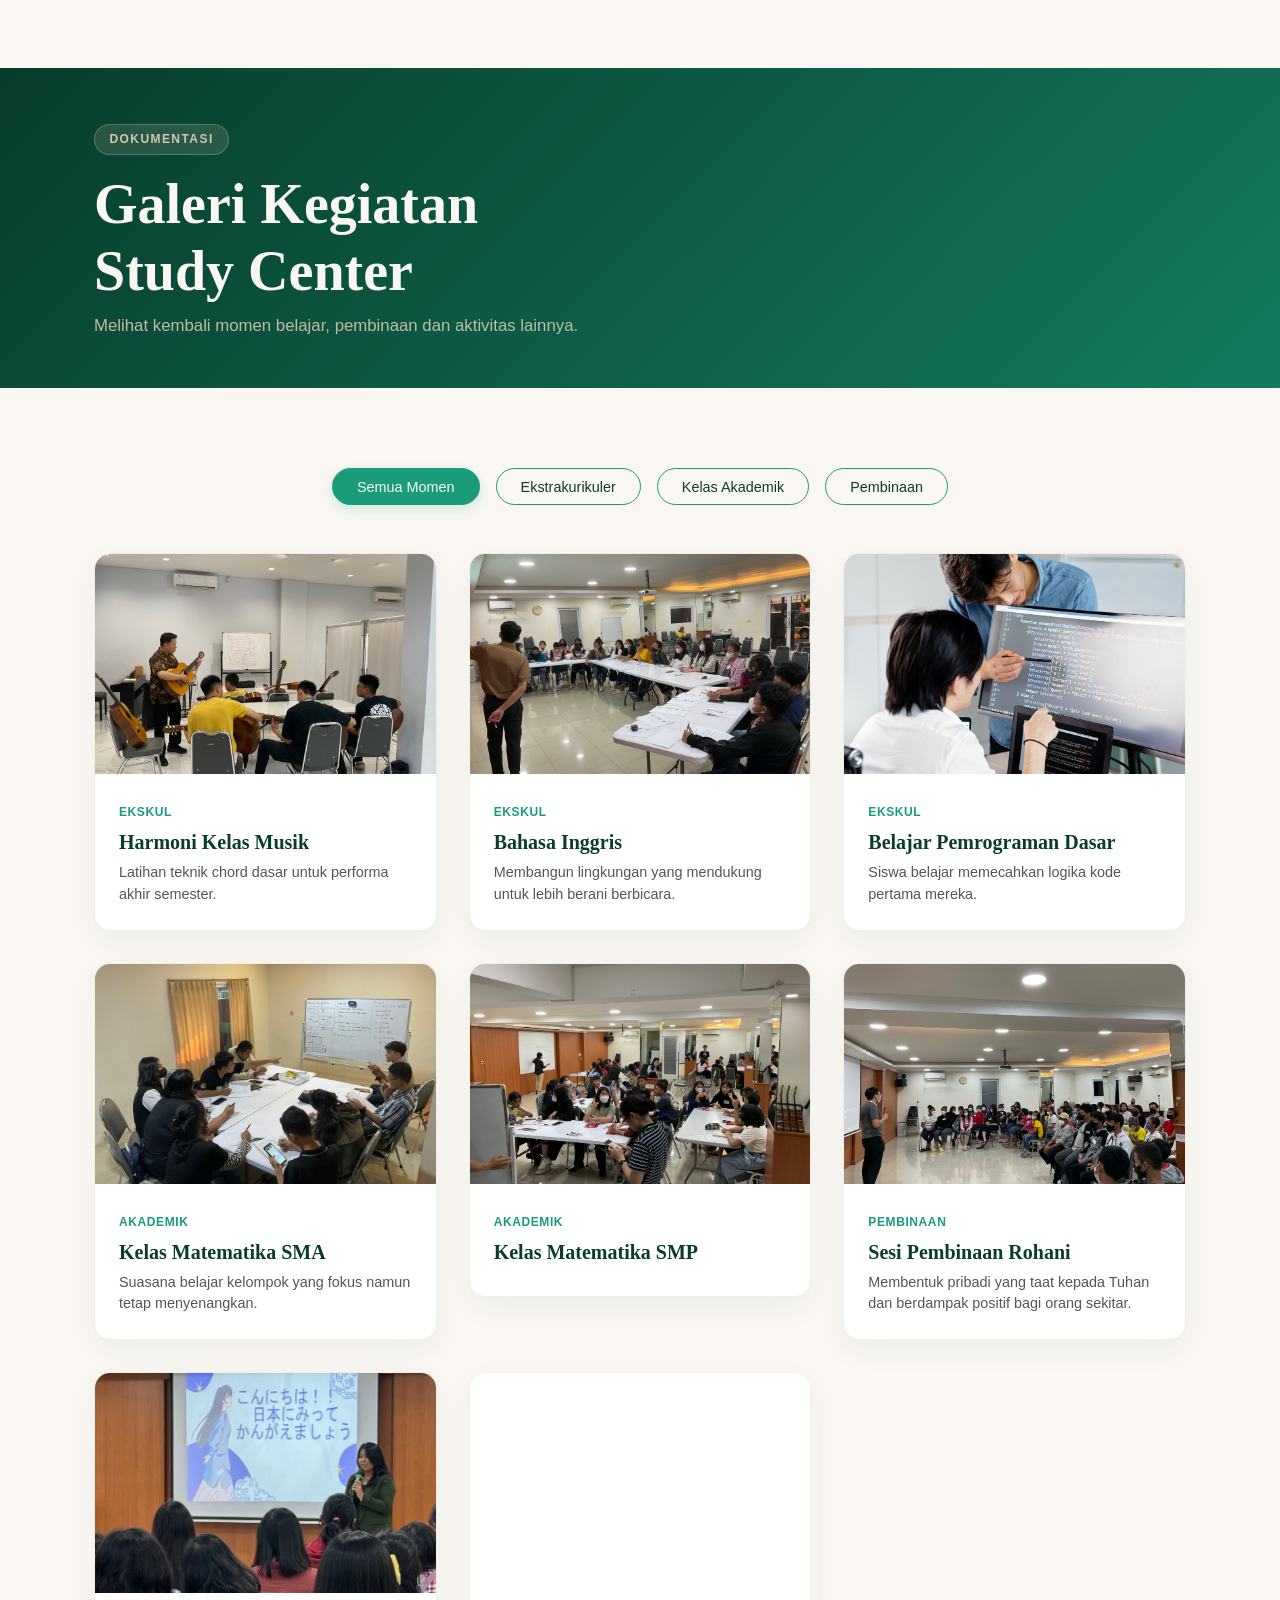
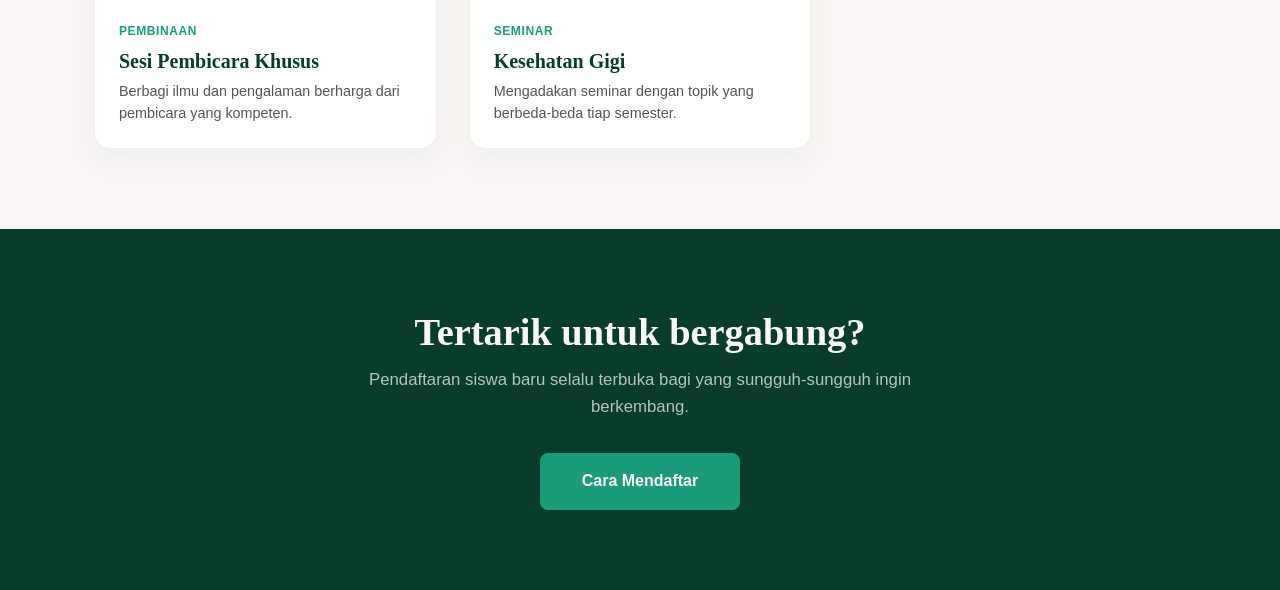
==== gallery.html @ 95f1fb78 "update website" ====
<!DOCTYPE html>
<html lang="en">

<head>
  <meta charset="UTF-8">
  <meta name="viewport" content="width=device-width, initial-scale=1.0">

  <title>Galeri | Study Center</title>

  <link rel="stylesheet" href="css/style.css">
  <link rel="stylesheet" href="css/gallery.css">
</head>
 
<body>
 <!-- ===== GALERI PAGE ===== -->
<section class="gallery-page">

    <div class="page-hero">
      <div class="page-hero-overlay"></div>
      <div class="page-hero-content">
        <span class="section-tag tag-light">Dokumentasi</span>
        <h1>Galeri Kegiatan<br />Study Center</h1>
        <p>Melihat kembali momen belajar, pembinaan dan aktivitas lainnya.</p>
      </div>
    </div>

    <section class="section bg-cream">
      <div class="container">
        
        <div class="gallery-filters">
          <button class="filter-btn active" onclick="filterGallery('all', this)">Semua Momen</button>
          <button class="filter-btn" onclick="filterGallery('ekskul', this)">Ekstrakurikuler</button>          
          <button class="filter-btn" onclick="filterGallery('akademik', this)">Kelas Akademik</button>
          <button class="filter-btn" onclick="filterGallery('pembinaan', this)">Pembinaan</button>
        </div>

        <div class="gallery-grid">

<!-- ===== ALL EKSKUL ===== -->         
          <div class="gallery-item ekskul">
            <div class="gallery-card">
              <img src="images/kelas-gitar.JPG" alt="Kelas Gitar" class="zoomable-img" onclick="zoomImage(this)">
              <div class="gallery-info">
                <span class="gallery-tag">Ekskul</span>
                <h4>Harmoni Kelas Musik</h4>
                <p>Latihan teknik chord dasar untuk performa akhir semester.</p>
              </div>
            </div>
          </div>

          <div class="gallery-item ekskul">
            <div class="gallery-card">
              <img src="images/english_intermediate.JPG" alt="Kelas Inggris" class="zoomable-img" onclick="zoomImage(this)">
              <div class="gallery-info">
                <span class="gallery-tag">Ekskul</span>
                <h4>Bahasa Inggris</h4>
                <p>Membangun lingkungan yang mendukung untuk lebih berani berbicara.</p>
              </div>
            </div>
          </div>

          <div class="gallery-item ekskul">
            <div class="gallery-card">
              <img src="images/coding.jpg" alt="Kelas Coding SCKG" class="zoomable-img" onclick="zoomImage(this)">
              <div class="gallery-info">
                <span class="gallery-tag">Ekskul</span>
                <h4>Belajar Pemrograman Dasar</h4>
                <p>Siswa belajar memecahkan logika kode pertama mereka.</p>
              </div>
            </div>
          </div>

<!-- ===== ALL KELAS WAJIB ===== -->
          <div class="gallery-item akademik">
            <div class="gallery-card">
              <img src="images/kelas-SMA.JPG" alt="Kelas Matematika SMA" class="zoomable-img" onclick="zoomImage(this)">
              <div class="gallery-info">
                <span class="gallery-tag">Akademik</span>
                <h4>Kelas Matematika SMA</h4>
                <p>Suasana belajar kelompok yang fokus namun tetap menyenangkan.</p>
              </div>
            </div>
          </div>

          <div class="gallery-item akademik">
            <div class="gallery-card">
              <img src="images/mtk.JPG" alt="Kelas Matematika SMA" class="zoomable-img" onclick="zoomImage(this)">
              <div class="gallery-info">
                <span class="gallery-tag">Akademik</span>
                <h4>Kelas Matematika SMP</h4>
              </div>
            </div>
          </div>

<!-- ===== ALL PEMBINAAN =====-->           
          <div class="gallery-item pembinaan">
            <div class="gallery-card">
              <img src="images/pembinaan.JPEG" alt="Sesi Pembinaan Rohani" class="zoomable-img" onclick="zoomImage(this)">
              <div class="gallery-info">
                <span class="gallery-tag">Pembinaan</span>
                <h4>Sesi Pembinaan Rohani</h4>
                <p>Membentuk pribadi yang taat kepada Tuhan dan berdampak positif bagi orang sekitar.</p>
              </div>
            </div>
          </div>

          <div class="gallery-item pembinaan">
            <div class="gallery-card">
              <img src="images/topik_belajar_jepang.jpeg" alt="Topik Khusus" class="zoomable-img" onclick="zoomImage(this)">
              <div class="gallery-info">
                <span class="gallery-tag">Pembinaan</span>
                <h4>Sesi Pembicara Khusus</h4>
                <p>Berbagi ilmu dan pengalaman berharga dari pembicara yang kompeten.</p>
              </div>
            </div>
          </div>

          <div class="gallery-item pembinaan">
            <div class="gallery-card">
              <video autoplay loop muted playsinline class="gallery-video" onclick="zoomVideo(this, event)">
                <source src="images/seminar_gigi.mp4" type="video/mp4">
              </video>
              <div class="gallery-info">
                <span class="gallery-tag">Seminar</span>
                <h4>Kesehatan Gigi</h4>
                <p>Mengadakan seminar dengan topik yang berbeda-beda tiap semester.</p>
              </div>
            </div>
          </div>

        </div>

        <div class="pembinaan-menu" id="pembinaanMenu">

          <div class="pembinaan-card" onclick="openPembinaan('kerohanian')">
            <img src="images/pembinaan.JPEG" alt="Pembinaan Kerohanian">
            <span>Kerohanian</span>
          </div>

          <div class="pembinaan-card" onclick="openPembinaan('topik')">
            <img src="images/topik_belajar_jepang.jpeg" alt="Topik Khusus">
            <span>Topik Khusus</span>
          </div>

          <div class="pembinaan-card" onclick="openPembinaan('games')">
            <img src="images/games.jpg" alt="Pembinaan Games">
            <span>Sesi Games</span>
          </div>

          <div class="pembinaan-card" onclick="openPembinaan('seminar')">
            <video aria-label="Seminar Tematik" muted autoplay loop playsinline>
              <source src="images/seminar_gigi.mp4" type="video/mp4">
            </video>
            <span>Seminar</span>
          </div>

        </div>

      </div>
    </section>

<!-- ===== PEMBINAAN MODAL ===== -->    

        <div class="pembinaan-modal" id="pembinaanModal">

          <button class="close-btn" onclick="closePembinaan()">
            ×
          </button>

          <button class="nav prev" onclick="changeSlide(-1)">
            ❮
          </button>

          <div id="slideContainer"></div>

          <button class="nav next" onclick="changeSlide(1)">
            ❯
          </button>

        </div>


    <section class="section bg-dark">
      <div class="container text-center">
        <div class="cta-box">
          <h2 class="light">Tertarik untuk bergabung?</h2>
          <p class="light" style="opacity: 0.85; margin-bottom: 2rem;">Pendaftaran siswa baru selalu terbuka bagi yang sungguh-sungguh ingin berkembang.</p>
          <a href="index.html" class="btn btn-primary btn-lg">Cara Mendaftar</a>
        </div>
      </div>
    </section>

  </section>
   <!-- END GALERI -->

<script src="js/gallery.js"></script>   

</body>
</html>
---- css/style.css ----
/* =============================================
   SCKG STUDY CENTER — Main Stylesheet
   Colors drawn from logo:
   Primary teal: #1A9B7A | Dark teal: #083D2B
   Warm tan: #D4C5B2  | Cream bg: #FAF7F2
   Fonts: Playfair Display (headings) + Inter (body)
   ============================================= */

/* ===== RESET & BASE ===== */
*, *::before, *::after {
  box-sizing: border-box;
  margin: 0;
  padding: 0;
}

html {
  scroll-behavior: smooth;
}

body {
  font-family: 'Inter', sans-serif;
  font-size: 16px;
  line-height: 1.6;
  color: #0D3D2A;
  background-color: #FAF7F2;
  overflow-x: hidden;
}

img {
  max-width: 100%;
  display: block;
}

a {
  color: inherit;
  text-decoration: none;
}

ul, ol {
  list-style: none;
}

/* ===== TYPOGRAPHY ===== */
h1, h2, h3, h4 {
  font-family: 'Playfair Display', serif;
  line-height: 1.2;
  font-weight: 700;
}

h1 { font-size: clamp(2rem, 5vw, 3.5rem); }
h2 { font-size: clamp(1.6rem, 3vw, 2.4rem); }
h3 { font-size: clamp(1.2rem, 2vw, 1.5rem); }
h4 { font-size: 1.1rem; }

p { margin-bottom: 1rem; }
p:last-child { margin-bottom: 0; }

/* ===== LAYOUT ===== */
.container {
  max-width: 1140px;
  margin: 0 auto;
  padding: 0 1.5rem;
}

.container-narrow {
  max-width: 760px;
}

.section {
  padding: 80px 0;
}

/* ===== PAGE SYSTEM ===== */
.page {
  display: none;
}

.page.active {
  display: block;
}

/* ===== BACKGROUNDS ===== */
.bg-cream  { background-color: #FAF7F2; }
.bg-dark   { background-color: #083D2B; }
.bg-cta    { background-color: #1A9B7A; }

/* ===== NAVBAR ===== */
.navbar {
  position: fixed;
  top: 0;
  left: 0;
  width: 100%;
  background: transparent;
  box-shadow: none;
  z-index: 1000;
  transition: all 0.3s ease;
}

.navbar.scrolled .logo-text {
  color: #1A9B7A;
}

.navbar.scrolled {
  background: rgba(250, 247, 242, 0.92);
  backdrop-filter: blur(10px);
}

.nav-container {
  display: flex;
  align-items: center;
  justify-content: space-between;
  max-width: 1140px;
  margin: 0 auto;
  padding: 0 1.5rem;
  height: 68px;
}

.nav-logo {
  display: flex;
  align-items: center;
  gap: 10px;
  cursor: pointer;
}

.logo-img {
  width: 44px;
  height: 44px;
  object-fit: contain;
  border-radius: 6px;
  background: rgba(255,255,255,0.06);
}

.logo-text {
  font-family: 'Playfair Display', serif;
  font-size: 1.3rem;
  font-weight: 700;
  color: rgba(250, 247, 242, 0.92);
  letter-spacing: 0.04em;
}

.nav-links {
  display: flex;
  align-items: center;
  gap: 0.25rem;
  list-style: none;
}

.nav-link {
  padding: 0.5rem 0.85rem;
  color: #FAF7F2;
  font-size: 0.9rem;
  font-weight: 500;
  border-radius: 6px;
  transition: color 0.2s, background 0.2s;
  cursor: pointer;
  white-space: nowrap;
}

.navbar.scrolled .nav-link{
  color: #1A9B7A;
}

@media (max-width:767px) {

    .navbar.scrolled .nav-link {
        color: #FAF7F2;
    }

}

.nav-link:hover,
.nav-link.active {
  color: #FAF7F2;
  background: rgba(255,255,255,0.12);
}

.btn-nav-login {
  background: #1A9B7A;
  color: #FAF7F2 !important;
  border: 2px solid rgba(255,255,255,0.35);
  font-weight: 600;
  padding: 0.5rem 1.1rem;
  border-radius: 8px;
  margin-left: 0.5rem;
  box-shadow: 0 4px 12px rgba(0,0,0,0.18);
  transition: all 0.25s ease;
}

.btn-nav-login:hover {
  background: #17876A;
  transform: translateY(-1px);
  color: #FAF7F2 !important;
}

/* Hamburger */
.hamburger {
  display: none;
  flex-direction: column;
  gap: 5px;
  background: none;
  border: none;
  cursor: pointer;
  padding: 4px;
}

.hamburger span {
  display: block;
  width: 24px;
  height: 2px;
  background: #FAF7F2;
  border-radius: 2px;
  transition: all 0.3s;
}

.navbar.scrolled .hamburger span {
  background: #1A9B7A;
  backdrop-filter: blur(10px);
}

/* ===== BUTTONS ===== */
.btn {
  display: inline-block;
  padding: 0.75rem 1.75rem;
  border-radius: 8px;
  font-family: 'Inter', sans-serif;
  font-size: 0.95rem;
  font-weight: 600;
  cursor: pointer;
  border: 2px solid transparent;
  transition: all 0.2s ease;
  text-align: center;
  line-height: 1.3;
}

.btn-primary {
  background: #1A9B7A;
  color: #FAF7F2;
  border-color: #1A9B7A;
}
.btn-primary:hover {
  background: #17876A;
  border-color: #17876A;
  transform: translateY(-2px);
  box-shadow: 0 6px 20px rgba(26,155,122,0.3);
}

@media (max-width:767px){

.btn-primary {
  background: #2cb38c;
  color: #FAF7F2;
  border-color: #2cb38c;
  box-shadow: 0 6px 20px rgba(51,196,154,0.35);
}

.btn-primary:hover {
  background: #239c7a;
  border-color: #239c7a;
  transform: translateY(-2px);
  box-shadow: 0 8px 24px rgba(51,196,154,0.45);
}

}

.btn-outline-white {
  background: rgba(255,255,255,0.08);
  color: #FAF7F2;
  border-color: rgba(255,255,255,0.75);
  box-shadow: 0 4px 12px rgba(0,0,0,0.12);
}

.btn-outline-white:hover {
  background: rgba(255,255,255,0.18);
  border-color: #FAF7F2;
  transform: translateY(-2px);
  box-shadow: 0 8px 20px rgba(0,0,0,0.18);
}

.btn-outline-dark {
  background: rgba(26,155,122,0.06);
  color: #1A9B7A;
  border-color: #1A9B7A;
  box-shadow: 0 4px 12px rgba(26,155,122,0.12);
}

.btn-outline-dark:hover {
  background: #33C49A;
  border-color: #33C49A;
  color: #FAF7F2;
  transform: translateY(-2px);
  box-shadow: 0 8px 20px rgba(51,196,154,0.30);
}
.btn-sm {
  padding: 0.5rem 1.2rem;
  font-size: 0.85rem;
}

.btn-lg {
  padding: 1rem 2.5rem;
  font-size: 1rem;
}

/* ===== SECTION TAGS ===== */
.section-tag {
  display: inline-block;
  font-size: 0.75rem;
  font-weight: 600;
  letter-spacing: 0.12em;
  text-transform: uppercase;
  color: #1A9B7A;
  background: rgba(26,155,122,0.1);
  padding: 0.3rem 0.9rem;
  border-radius: 50px;
  margin-bottom: 1rem;
  border: 1px solid rgba(26,155,122,0.2);
}

.tag-light {
  color: #D4C5B2;
  background: rgba(212,197,178,0.15);
  border-color: rgba(212,197,178,0.3);
}

/* ===== SECTION HEADER ===== */
.section-header {
  text-align: center;
  margin-bottom: 3rem;
}

.section-title {
  color: #0D3D2A;
  margin-bottom: 0.75rem;
}

.section-title.light {
  color: #FAF7F2;
}

.section-desc {
  color: #3A7A60;
  max-width: 560px;
  margin: 0 auto;
  font-size: 1.05rem;
}

.section-desc.light {
  color: rgba(212,197,178,0.85);
}

/* ===== HOME HERO ===== */

.hero-section {
    position: relative;
    min-height: 100svh;
    display: flex;
    justify-content: center;
    align-items: flex-start;
    overflow: hidden;

    padding-top: 70px;
    padding-inline: 8%;
}

/* Background */
.hero-bg {
    position: absolute;
    inset: 0;
    overflow: hidden;
    z-index: 0;
}

.hero-bg img{

    position:absolute;

    inset:0;

    width:100%;
    height:115%;

    object-fit:cover;

    object-position:15% 20%;

    transition: transform 0.1s linear;
    
    will-change: transform;

}

.hero-overlay {
    position: absolute;
    inset: 0;
    z-index: 1;

    background:
    radial-gradient(
    ellipse at center,
    transparent 55%,
    rgba(0,0,0,.08) 75%,
    rgba(0,0,0,.22) 100%
   );
}

/* Hero Content */
.hero-content{
    position:absolute;
    left:50%;
    bottom:8%;
    transform:translateX(-50%);
    z-index:2;

    width:min(90%,600px);
    text-align:center;

    background: rgba(22,138,109,.65);

    backdrop-filter: blur(18px);
    -webkit-backdrop-filter: blur(18px);

    border: 1px solid rgba(255,255,255,.18);
}

/* Eyebrow */
.hero-eyebrow{
    font-size:.75rem;
    font-weight:700;
    letter-spacing:.18em;
    text-transform:uppercase;
    color:#FAF7F2; 
    margin-bottom:1.25rem;
}

/* Title */
.hero-title{

    font-size:clamp(2rem,6vw,3.5rem);

    line-height:1.08;

    margin-bottom:1.4rem;

    color:#FAF7F2;

    text-shadow:0 8px 30px rgba(0,0,0,.45);

}

/* Subtitle */
.hero-subtitle {
    color:rgba(255,255,255,.92);
    font-size: clamp(1rem, 2vw, 1.15rem);
    max-width: 500px;
    margin: 0 auto 2rem;
    font-weight: 300;
    line-height: 1.6;
}

.hero-stats{

    margin-bottom:2rem;

    color:white;

    font-size:.95rem;

    font-weight:600;

    opacity:.95;

}

/* Buttons */
.hero-actions{

display:flex;

flex-direction:column;

gap:.9rem;

}

/* ===== Desktop ===== */
@media (min-width:768px){

.hero-content{

    left:5%;

    bottom:15%;

    transform:none;

    max-width:600px;

    text-align:left;

    background:rgba(22,138,109,.92);

    border-radius:22px;

    padding:3rem;

    box-shadow:
        0 18px 60px rgba(0,0,0,.22);

    backdrop-filter:blur(10px);

}

.hero-actions{

    flex-direction:row;

}

}

/* ===== Mobile ===== */
@media (max-width: 767px){

  .hero-content {
    background: rgba(22,138,109,.76);
    backdrop-filter: blur(24px);
    -webkit-backdrop-filter: blur(24px);
    width: min(90%, 600px);    
    border-radius: 18px;
    
    /* Safely nudges the card down on mobile while keeping it clean */
    padding: 2.5rem 1.5rem !important;
    margin-top: 60px; 
  }

  .hero-bg {
    position: absolute;
    inset: 0;
    overflow: hidden;
    z-index: 0;
  }

  .hero-bg img {
    width: 100%;
    height: 115%;
    object-fit: cover;
    object-position: 52% 20%;
    will-change: transform;
  }

  .hero-actions {
    flex-direction: column;
    align-items: stretch; 
  }

  .hero-actions .btn { 
    text-align: center; 
  }

  /* Global Layout Scale for Mobile Screens */
  .section { padding: 48px 0; }
  .container { padding: 0 1rem; }

  /* Typography Scale for Mobile Screens */
  h1, .hero-title { font-size: 2rem; }
  h2 { font-size: 1.5rem; }
  h3 { font-size: 1.15rem; }
  .hero-eyebrow { font-size: 0.7rem; }
  .hero-subtitle { font-size: 0.95rem; }
}

/* ===== PAGE HERO (NON-HOME PAGES) ===== */
.page-hero {
  position: relative;
  min-height: 320px;
  display: flex;
  align-items: flex-end;
  background: linear-gradient(135deg, #083D2B 0%, #1A9B7A 100%);
  margin-top: 68px;
}

.page-hero-overlay {
  position: absolute;
  inset: 0;
  background: rgba(8, 61, 43, 0.35);
}

.page-hero-content {
  position: relative;
  z-index: 1;
  max-width: 1140px;
  width: 100%;
  margin: 0 auto;
  padding: 3rem 1.5rem;
}

.page-hero-content h1 {
  color: #FAF7F2;
  margin-bottom: 0.5rem;
}

.page-hero-content p {
  color: rgba(212, 197, 178, 0.9);
  font-size: 1.05rem;
}

/* ===== THREE PILLARS ===== */
.pillars-grid {
  display: grid;
  grid-template-columns: repeat(auto-fit, minmax(280px, 1fr));
  gap: 1.5rem;
  margin-top: 2rem;
}

.pillar-card {
  display: flex;
  flex-direction: column;
  align-items: center;
  background: #fff;
  border: 1.5px solid rgba(26,155,122,0.15);
  border-radius: 14px;
  padding: 2rem 1.75rem;
  text-align: center;
  transition: transform 0.25s, box-shadow 0.25s;
}

.pillar-card:hover {
  transform: translateY(-6px);
  box-shadow: 0 14px 32px rgba(26,155,122,0.14);
  border-color: rgba(26,155,122,0.35);
}

.pillar-icon {
  font-size: 2.5rem;
  margin-bottom: 1rem;
}

.pillar-card h3 {
  color: #083D2B;
  margin-bottom: 0.75rem;
  font-size: 1.2rem;
}

.pillar-card p {
  color: #3A7A60;
  font-size: 0.95rem;
}

/* ===== TUJUAN SECTION (HOME) ===== */
.tujuan-layout {
  display: grid;
  grid-template-columns: 1fr 1fr;
  gap: 3rem;
  align-items: center;
}

.tujuan-text h2 { color: #083D2B; }

.tujuan-desc {
  color: #fff;
  font-size: 1.05rem;
  margin: 1.25rem 0 1.5rem;
}

.tujuan-list {
  list-style: none;
  margin-bottom: 2rem;
}

.tujuan-list li {
  color: #fff;
  padding: 0.5rem 0 0.5rem 1.5rem;
  position: relative;
  font-size: 0.95rem;
  border-bottom: 1px solid rgba(26,155,122,0.2);
}

.tujuan-list li::before {
  content: '→';
  position: absolute;
  left: 0;
  color: #1A9B7A;
  font-weight: 700;
}

/* Stats grid */
.stats-grid {
  display: grid;
  grid-template-columns: 1fr 1fr;
  gap: 1rem;
}

.stat-card {
  background: rgba(26,155,122,0.12);
  border: 1px solid rgba(26,155,122,0.25);
  border-radius: 12px;
  padding: 1.5rem;
  text-align: center;
}

.stat-number {
  display: block;
  font-family: 'Playfair Display', serif;
  font-size: 2rem;
  font-weight: 700;
  color: #1A9B7A;
  margin-bottom: 0.25rem;
}

.stat-label {
  display: block;
  font-size: 0.8rem;
  color: rgba(212,197,178,0.7);
  text-transform: uppercase;
  letter-spacing: 0.08em;
}

/* ===== KELAS PREVIEW (HOME) ===== */
.kelas-preview-grid {
  display: grid;
  grid-template-columns: 1fr 1fr;
  gap: 1.5rem;
}

.kelas-card {
  padding: 2.5rem;
  border-radius: 14px;
  background: #fff;
  border: 1.5px solid rgba(26,155,122,0.15);
  transition: transform 0.25s, box-shadow 0.25s;
}

.kelas-card:hover {
  transform: translateY(-4px);
  box-shadow: 0 12px 30px rgba(26,155,122,0.12);
  border-color: rgba(26,155,122,0.35);
}

.badge-ekskul,
.badge-wajib,
.badge-galeri {
  display: inline-block;
  width: fit-content;
  text-align: center;
  padding: 0.25rem 0.85rem;
  border-radius: 50px;
  font-size: 0.75rem;
  font-weight: 700;
  letter-spacing: 0.08em;
  text-transform: uppercase;
  margin-bottom: 0.75rem;
  white-space: nowrap;
}

.badge-ekskul {
  background: rgba(26,155,122,0.12);
  color: #1A9B7A;
  border: 1px solid rgba(26,155,122,0.25);
}

.badge-wajib {
  background: rgba(255, 235, 153, 0.45);
  color: #7A6200; 
  border: 1px solid rgba(255, 220, 100, 0.6);
}

.badge-galeri {
  background: rgba(255, 145, 77, 0.25); 
  color: #D45500;                 
  border: 1px solid rgba(255, 145, 77, 0.45);
}

.kelas-card h3 {
  color: #083D2B;
  margin-bottom: 0.5rem;
}

.kelas-subjects {
  color: #1A9B7A;
  font-weight: 600;
  font-size: 0.95rem;
  margin-bottom: 0.75rem;
}

.kelas-desc {
  color: #3A7A60;
  font-size: 0.95rem;
  margin-bottom: 1.25rem;
}

/* GALERI PREVIEW (HOME) */
.galeri-desc {
  color: #ffffff; 
  opacity: 0.85;  
}

/* ===== CTA BOX ===== */
.cta-box {
  text-align: center;
  max-width: 600px;
  margin: 0 auto;
}

.cta-box h2 {
  color: #FAF7F2;
  margin-bottom: 0.75rem;
}

.cta-box p {
  color: rgba(250,247,242,0.85);
  margin-bottom: 1.75rem;
  font-size: 1.05rem;
}

/* Override btn-primary inside .bg-cta for contrast */
.bg-cta .btn-primary {
  background: #FAF7F2;
  color: #083D2B;
  border-color: #FAF7F2;
}
.bg-cta .btn-primary:hover {
  background: #fff;
  border-color: #fff;
  box-shadow: 0 8px 24px rgba(0,0,0,0.15);
}

/* ===== ABOUT BLOCK ===== */
.about-block {
  display: grid;
  grid-template-columns: 160px 1fr;
  gap: 3rem;
  align-items: start;
}

.about-icon-wrap {
  display: flex;
  justify-content: center;
  padding-top: 0.5rem;
}

.about-big-icon {
  font-size: 5rem;
  line-height: 1;
}

.about-text .section-tag { margin-bottom: 0.75rem; }
.about-text h2 { margin-bottom: 1rem; }
.about-text p { color: #3A7A60; }

/* ===== VISI MISI ===== */
.vm-grid {
  display: grid;
  grid-template-columns: 1fr 1.5fr;
  gap: 2rem;
  align-items: start;
}

.visi-card,
.misi-card {
  background: rgba(26,155,122,0.1);
  border: 1px solid rgba(26,155,122,0.2);
  border-radius: 14px;
  padding: 2rem;
}

.vm-label {
  font-size: 0.75rem;
  font-weight: 700;
  letter-spacing: 0.12em;
  text-transform: uppercase;
  color: #1A9B7A;
  margin-bottom: 1rem;
}

.visi-card h3 {
  color: #FAF7F2;
  margin-bottom: 1rem;
}

.visi-card p,
.misi-card p {
  color: rgba(212,197,178,0.85);
  font-size: 0.95rem;
}

.misi-list {
  list-style: none;
  display: flex;
  flex-direction: column;
  gap: 1rem;
}

.misi-list li {
  display: flex;
  gap: 1rem;
  align-items: flex-start;
}

.misi-num {
  font-family: 'Playfair Display', serif;
  font-size: 1.4rem;
  color: rgba(26,155,122,0.4);
  font-weight: 700;
  line-height: 1;
  flex-shrink: 0;
  min-width: 2rem;
}

/* ===== PENDAFTARAN STEPS ===== */
.steps-grid {
  display: grid;
  grid-template-columns: repeat(4, 1fr);
  gap: 1.25rem;
}

.step-card {
  background: #fff;
  border: 1.5px solid rgba(26,155,122,0.15);
  border-radius: 12px;
  padding: 1.75rem 1.5rem;
  text-align: center;
}

.step-num {
  width: 48px;
  height: 48px;
  border-radius: 50%;
  background: #1A9B7A;
  color: #FAF7F2;
  font-family: 'Playfair Display', serif;
  font-size: 1.3rem;
  font-weight: 700;
  display: flex;
  align-items: center;
  justify-content: center;
  margin: 0 auto 1rem;
}

.step-card h4 {
  color: #083D2B;
  margin-bottom: 0.6rem;
}

.step-card p {
  color: #3A7A60;
  font-size: 0.9rem;
}

.daftar-note {
  margin-top: 2.5rem;
  background: rgba(26,155,122,0.06);
  border-left: 4px solid #1A9B7A;
  border-radius: 0 8px 8px 0;
  padding: 1.25rem 1.5rem;
}

.daftar-note p {
  color: #083D2B;
  font-size: 0.95rem;
}

/* ===== EKSKUL CARDS ===== */
.ekskul-grid {
  display: grid;
  grid-template-columns: repeat(3, 1fr);
  gap: 1.5rem;
}

.ekskul-card {
  background: #fff;
  border: 1.5px solid rgba(26,155,122,0.15);
  border-radius: 14px;
  padding: 2rem;
  transition: transform 0.25s, box-shadow 0.25s;
}

.ekskul-card:hover {
  transform: translateY(-5px);
  box-shadow: 0 12px 28px rgba(26,155,122,0.13);
  border-color: rgba(26,155,122,0.35);
}

.ekskul-top {
  display: flex;
  align-items: center;
  gap: 1rem;
  margin-bottom: 1.25rem;
}

.ekskul-icon {
  font-size: 2.4rem;
  flex-shrink: 0;
}

.ekskul-tag-wrap .badge-ekskul {
  display: block;
  margin-bottom: 0.3rem;
}

.ekskul-tag-wrap h3 {
  color: #083D2B;
}

.ekskul-card > p {
  color: #3A7A60;
  font-size: 0.95rem;
  margin-bottom: 1rem;
}

.detail-list {
  list-style: none;
  padding: 0;
}

.detail-list li {
  color: #3A7A60;
  font-size: 0.9rem;
  padding: 0.4rem 0 0.4rem 1.25rem;
  position: relative;
  border-bottom: 1px solid rgba(26,155,122,0.1);
}

.detail-list li:last-child { border-bottom: none; }

.detail-list li::before {
  content: '✓';
  position: absolute;
  left: 0;
  color: #1A9B7A;
  font-weight: 700;
  font-size: 0.8rem;
}

/* ===== LOGIN PAGE ===== */
.login-wrapper {
  display: grid;
  grid-template-columns: 1fr 1fr;
  min-height: 100vh;
  margin-top: 68px;
}

.login-left {
  background: linear-gradient(145deg, #083D2B 0%, #0D5C44 100%);
  padding: 4rem 3rem;
  display: flex;
  flex-direction: column;
  justify-content: center;
}

.login-logo {
  width: 90px;
  height: 90px;
  object-fit: contain;
  border-radius: 10px;
  background: rgba(255,255,255,0.06);
  margin-bottom: 2rem;
}

.login-left h2 {
  color: #FAF7F2;
  font-size: 1.8rem;
  margin-bottom: 1rem;
}

.login-left > p {
  color: rgba(212,197,178,0.85);
  font-size: 1rem;
  margin-bottom: 2.5rem;
}

.login-features {
  display: flex;
  flex-direction: column;
  gap: 1rem;
}

.login-feature-item {
  display: flex;
  align-items: center;
  gap: 0.85rem;
  color: rgba(212,197,178,0.85);
  font-size: 0.95rem;
}

.feat-icon {
  font-size: 1.3rem;
  flex-shrink: 0;
}

.login-right {
  background: #FAF7F2;
  display: flex;
  align-items: center;
  justify-content: center;
  padding: 3rem 2rem;
}

.login-card {
  background: #fff;
  border: 1.5px solid rgba(26,155,122,0.15);
  border-radius: 16px;
  padding: 2.5rem 2rem;
  width: 100%;
  max-width: 420px;
  box-shadow: 0 8px 32px rgba(26,155,122,0.08);
}

.login-card h3 {
  color: #083D2B;
  margin-bottom: 0.5rem;
}

.login-subtitle {
  color: #3A7A60;
  font-size: 0.95rem;
}

.login-divider {
  height: 1px;
  background: rgba(26,155,122,0.15);
  margin: 1.5rem 0;
}

.btn-login-big {
  display: block;
  width: 100%;
  text-align: center;
  font-size: 1rem;
  padding: 1rem 1.5rem;
  background: #1A9B7A;
  color: #FAF7F2;
  border-radius: 10px;
  font-weight: 600;
  transition: all 0.25s;
  margin-bottom: 1.25rem;
}

.btn-login-big:hover {
  background: #17876A;
  transform: translateY(-2px);
  box-shadow: 0 8px 24px rgba(26,155,122,0.3);
}

.login-note {
  color: #7AAF9A;
  font-size: 0.85rem;
  text-align: center;
  line-height: 1.5;
}

.login-contact {
  color: #3A7A60;
  font-size: 0.9rem;
  text-align: center;
}

.login-contact a {
  color: #1A9B7A;
  font-weight: 600;
  text-decoration: underline;
  text-underline-offset: 2px;
}

/* ===== FAQ ===== */
.faq-list {
  display: flex;
  flex-direction: column;
  gap: 0;
  border-radius: 12px;
  overflow: hidden;
  border: 1.5px solid rgba(26,155,122,0.15);
  background: #fff;
  margin-bottom: 3rem;
}

.faq-item {
  border-bottom: 1px solid rgba(26,155,122,0.1);
}

.faq-item:last-child {
  border-bottom: none;
}

.faq-question {
  width: 100%;
  display: flex;
  justify-content: space-between;
  align-items: center;
  gap: 1rem;
  padding: 1.25rem 1.5rem;
  background: none;
  border: none;
  cursor: pointer;
  font-family: 'Inter', sans-serif;
  font-size: 1rem;
  font-weight: 600;
  color: #083D2B;
  text-align: left;
  transition: background 0.2s;
}

.faq-question:hover {
  background: rgba(26,155,122,0.05);
}

.faq-question.open {
  background: rgba(26,155,122,0.07);
}

.faq-arrow {
  font-size: 0.7rem;
  color: #1A9B7A;
  transition: transform 0.3s;
  flex-shrink: 0;
}

.faq-question.open .faq-arrow {
  transform: rotate(180deg);
}

.faq-answer {
  display: none;
  padding: 0 1.5rem 1.5rem;
  background: rgba(26,155,122,0.04);
}

.faq-answer.open {
  display: block;
}

.faq-answer p,
.faq-answer ol,
.faq-answer ul {
  color: #3A7A60;
  font-size: 0.95rem;
}

.faq-answer ol,
.faq-answer ul {
  padding-left: 1.5rem;
  list-style: decimal;
  margin-top: 0.5rem;
}

.faq-answer ul { list-style: disc; }

.faq-answer li {
  margin-bottom: 0.4rem;
}

.faq-cta {
  text-align: center;
}

.faq-cta p {
  color: #3A7A60;
  margin-bottom: 1.25rem;
}

/* ==================================================
   FOOTER
================================================== */

.footer-grid{

    background:#FAF7F2;

    padding:3.5rem 1.5rem 0;

    max-width:900px;

    margin:0 auto;

    display:flex;

    flex-wrap:wrap;

    justify-content:center;

    transform: translateX(-25px);

}

/* ---------- BRAND ---------- */

.footer-brand{

    width:100%;

    text-align:center;

    margin-bottom:2.5rem;

}

.footer-logo{

    width:60px;
    height:60px;

    display:block;

    margin:0 auto 1rem;

}

.footer-brand p{

    color:#3A7A60;

    font-size:.95rem;

    line-height:1.7;

}

/* ---------- COLUMNS ---------- */

.footer-col{

    width:180px;

    text-align:left;

    transform: translateX(60px);

}

.footer-col:nth-child(2){

    grid-area:nav;

}

.footer-col:nth-child(3){

    grid-area:program;

}

.footer-col:nth-child(4){

    grid-area:info;

}

.footer-col h4{

    color:#083D2B;

    font-size:.8rem;

    letter-spacing:.14em;

    text-transform:uppercase;

    margin-bottom:1rem;

}

.footer-col ul{

    list-style:none;

    padding:0;

    margin:0;

}

.footer-col li{

    margin-bottom:.8rem;

}

.footer-col a{

    color:#3A7A60;

    font-size:.92rem;

    text-decoration:none;

    transition:.2s;

}

.footer-col a:hover{

    color:#083D2B;

}

/* ---------- COPYRIGHT ---------- */

.footer-bottom{

    grid-area:bottom;

    text-align:center;

    border-top:1px solid rgba(8,61,43,.12);

    padding:1.5rem 0;

}

.footer-bottom p{

    color:#3A7A60;

    font-size:.85rem;

}

/* ==================================================
   MOBILE
================================================== */

@media (max-width:767px){

.footer-grid{

    width: 100%;

    max-width:380px;

    justify-content:center;

    row-gap:2rem;

}

.footer-brand{

    width:100%;

    margin-bottom:2rem;

}

.footer-brand p{

    max-width:260px;

    margin:auto;

    line-height:1.6;

}

.footer-col{

  flex:1;

  width:95px;

  text-align: left;

  transform: translateX(15px);

}

.footer-col h4{

    font-size:.72rem;

}

.footer-col a{

    font-size:.78rem;

}

.footer-bottom{

    width:100%;

}

}

/* ===== RESPONSIVE ===== */

/* --- Tablet (≤ 900px) --- */
@media (max-width: 900px) {
  .section { padding: 64px 0; }

  /* Grids → 2 columns */
  .pillars-grid       { grid-template-columns: 1fr 1fr; gap: 1rem; }
  .steps-grid         { grid-template-columns: 1fr 1fr; }
  .footer-grid        { grid-template-columns: 1fr 1fr; gap: 1.5rem; }

  /* Grids → 1 column */
  .tujuan-layout      { grid-template-columns: 1fr; gap: 2rem; }
  .stats-grid         { grid-template-columns: repeat(2, 1fr); }
  .kelas-preview-grid { grid-template-columns: 1fr 1fr; }
  .ekskul-grid        { grid-template-columns: 1fr; }
  .wajib-grid         { grid-template-columns: 1fr; }
  .vm-grid            { grid-template-columns: 1fr; }
  .about-block        { grid-template-columns: 1fr; }
  .about-icon-wrap    { display: none; }

  /* Login: hide left panel on tablet */
  .login-wrapper      { grid-template-columns: 1fr; }
  .login-left         { display: none; }
  .login-right        { min-height: calc(100vh - 68px); }
}

/* --- Mobile nav appears at 768px --- */
@media (max-width: 768px) {
  .hamburger { display: flex; }

  .nav-links {
    position: fixed;
    top: 68px;
    left: 0;
    right: 0;
    background: #1A9B7A;
    flex-direction: column;
    align-items: stretch;
    padding: 0.75rem 1rem 1rem;
    gap: 0.2rem;
    transform: translateY(-110%);
    opacity: 0;
    pointer-events: none;
    transition: transform 0.3s ease, opacity 0.3s ease;
    box-shadow: 0 8px 28px rgba(0,0,0,0.28);
    z-index: 999;
  }

  .nav-links.open {
    transform: translateY(0);
    opacity: 1;
    pointer-events: all;
  }

  .nav-link {
    padding: 0.85rem 1rem;
    display: block;
    text-align: left;
    font-size: 1rem;
    border-radius: 8px;
  }

  .btn-nav-login {
    margin-left: 0;
    margin-top: 0.4rem;
    text-align: center;
    background: #1A9B7A;
    color: #FAF7F2 !important;
    padding: 0.85rem 1rem;
    border-radius: 8px;
  }

  /* Page hero */
  .page-hero { min-height: 220px; }
  .page-hero-content { padding: 2rem 1rem; }
  .page-hero-content h1 { font-size: 1.8rem; }

  /* Grids → single column */
  .pillars-grid       { grid-template-columns: 1fr; }
  .kelas-preview-grid { grid-template-columns: 1fr; }
  .steps-grid         { grid-template-columns: 1fr; }
  .footer-grid        { grid-template-columns: 1fr; }

  /* Pillar cards */
  .pillar-card { padding: 1.5rem 1.25rem; }

  /* Tujuan */
  .stats-grid { grid-template-columns: 1fr 1fr; gap: 0.75rem; }
  .stat-number { font-size: 1.5rem; }

  /* Kelas cards */
  .kelas-card { padding: 1.5rem; }

  /* Ekskul */
  .ekskul-top { flex-direction: row; align-items: flex-start; }
  .ekskul-card { padding: 1.5rem; }

  /* Wajib */
  .wajib-card { padding: 1.5rem; }
  .topic-tags span { font-size: 0.75rem; }

  /* Steps */
  .step-card { padding: 1.25rem 1rem; }

  /* VM */
  .vm-grid { grid-template-columns: 1fr; }
  .visi-card, .misi-card { padding: 1.5rem; }

  /* FAQ */
  .faq-question { padding: 1rem 1.25rem; font-size: 0.9rem; }
  .faq-answer   { padding: 0 1.25rem 1.25rem; }

  /* Login */
  .login-right  { padding: 2rem 1rem; }
  .login-card   { padding: 2rem 1.25rem; }

  /* Footer */
  .footer-grid  { gap: 1.5rem; }
  .footer       { padding: 2.5rem 0 0; }

  /* Buttons */
  .btn-lg { padding: 0.9rem 1.75rem; }
  .cta-box .btn-lg { width: 100%; }

}

/* ===== SMOOTH TRANSITIONS ===== */
.page {
  animation: fadeIn 0.3s ease;
}

@keyframes fadeIn {
  from { opacity: 0; transform: translateY(8px); }
  to   { opacity: 1; transform: translateY(0); }
}

/* ===== FLOATING WHATSAPP BUTTON ===== */
.whatsapp-float {
  position: fixed;
  bottom: 30px;
  right: 30px;
  width: 60px;
  height: 60px;
  background-color: #25D366;
  color: #FFF;
  border-radius: 50px;
  display: flex;
  align-items: center;
  justify-content: center;
  box-shadow: 0 4px 10px rgba(0, 0, 0, 0.3);
  z-index: 9999; /* Keeps it on top of all other elements */
  cursor: pointer;
  transition: transform 0.2s ease-in-out, background-color 0.2s ease;
  user-select: none;
  -webkit-user-select: none;
  touch-action: none;
}

/* Hover Effect */
.whatsapp-float:hover {
  transform: scale(1.1);
  background-color: #20ba5a;
}

/* Adjust position slightly for smaller mobile devices so it doesn't block layout elements */
@media (max-width: 767px) {
  .whatsapp-float {
    bottom: 20px;
    right: 20px;
    width: 55px;
    height: 55px;
  }
}
---- css/gallery.css ----
/* ===== GALLERY PAGE STYLES ===== */

/* Filter Buttons */
.gallery-filters {
  display: flex;
  justify-content: center;
  gap: 1rem;
  margin-bottom: 3rem;
  flex-wrap: wrap;
}

.filter-btn {
  background: transparent;
  border: 1px solid #1A9B7A;
  color: #083D2B;
  padding: 0.6rem 1.5rem;
  border-radius: 30px;
  font-family: 'Inter', sans-serif;
  font-size: 0.9rem;
  font-weight: 500;
  cursor: pointer;
  transition: all 0.3s ease;
}

.filter-btn:hover,
.filter-btn.active {
  background-color: #1A9B7A;
  color: #FAF7F2;
  box-shadow: 0 4px 12px rgba(26, 155, 122, 0.2);
}

/* Gallery Grid */
.gallery-grid {
  display: grid;
  grid-template-columns: repeat(auto-fill, minmax(300px, 1fr));
  gap: 2rem;
}

/* Gallery Card Structure */
.gallery-card {
  background: #FFFFFF;
  border-radius: 16px;
  overflow: hidden;
  box-shadow: 0 10px 30px rgba(8, 61, 43, 0.05);
  border: 1px solid rgba(212, 197, 178, 0.3);
  transition: transform 0.3s ease, box-shadow 0.3s ease;
}

.gallery-card img {
  width: 100%;
  height: 220px;
  object-fit: cover;
  transition: transform 0.5s ease;
}

.gallery-video {
  width: 100%;
  height: 220px; 
  object-fit: cover;
  display: block;
  cursor: zoom-in; 
  transition: transform 0.3s ease;
}

.gallery-card:hover .gallery-video {
  transform: scale(1.03); 
}

.lightbox-video {
  display: none;
  max-width: 90%;
  max-height: 85vh;
  border-radius: 8px;
  box-shadow: 0 10px 30px rgba(0,0,0,0.5);
  transform: scale(0.9);
  transition: transform 0.3s ease;
}

.lightbox.show .lightbox-video {
  display: block;
  transform: scale(1);
}

.gallery-info {
  padding: 1.5rem;
}

.gallery-tag {
  display: inline-block;
  font-size: 0.75rem;
  text-transform: uppercase;
  font-weight: 600;
  letter-spacing: 0.05em;
  color: #1A9B7A;
  margin-bottom: 0.5rem;
}

.gallery-info h4 {
  font-family: 'Playfair Display', serif;
  font-size: 1.25rem;
  color: #083D2B;
  margin-bottom: 0.5rem;
}

.gallery-info p {
  font-size: 0.9rem;
  color: #555;
  line-height: 1.5;
}

/* Hover Animations */
.gallery-card:hover {
  transform: translateY(-8px);
  box-shadow: 0 15px 35px rgba(8, 61, 43, 0.12);
}

.gallery-card:hover img {
  transform: scale(1.04);
}

/* Filter Hide/Show Animation Helper */
.gallery-item {
  transition: opacity 0.3s ease, transform 0.3s ease;
}

.gallery-item.hide {
  display: none;
}

.zoomable-img { 
  cursor: zoom-in; transition: transform 0.2s ease; 
}

.zoomable-img:hover { 
  transform: scale(1.02); 
}

.lightbox { 
  display: none; 
  position: fixed; 
  z-index: 10000; 
  inset: 0; 
  background-color: rgba(0, 0, 0, 0.85); 
  backdrop-filter: blur(5px);
  align-items: center; 
  justify-content: center; 
  cursor: zoom-out; 
  opacity: 0; 
  transition: opacity 0.3s ease; 
}

.lightbox.show { 
  display: flex; 
  opacity: 1; 
}

.lightbox-content { 
  max-width: 90%; 
  max-height: 85vh; 
  object-fit: contain; 
  border-radius: 8px; 
  box-shadow: 0 10px 30px rgba(0,0,0,0.5); 
  transform: scale(0.9); 
  transition: transform 0.3s ease; 
}

.lightbox.show .lightbox-content { 
  transform: scale(1); 
}

.lightbox-close { 
  position: absolute; 
  top: 20px; 
  right: 30px; 
  color: #fff; 
  font-size: 40px; 
  font-weight: bold; 
  cursor: pointer; 
}

/* ===== Pembinaan Collage Style ===== */

.pembinaan-menu {
  display: none;
  margin-top: 40px;
  grid-template-columns: repeat(2, 1fr);
  gap: 20px;
}

.pembinaan-menu.show {
  display: grid;
}


.pembinaan-card {
  position: relative;
  height: 220px;
  overflow: hidden;
  border-radius: 20px;
  cursor: pointer;
}


.pembinaan-card img,
.pembinaan-card video {
  width: 100%;
  height: 100%;
  object-fit: cover;
  transition: .4s;
}


.pembinaan-card:hover img,
.pembinaan-card:hover video {
  transform: scale(1.08);
}


.pembinaan-card span {
  position: absolute;
  bottom: 15px;
  left: 15px;
  color: white;
  font-weight: 600;
  font-size: 1.1rem;
  text-shadow: 0 2px 8px black;
}

.pembinaan-modal {
  position: fixed;
  inset: 0;
  background: rgba(0,0,0,.9);
  display: none;
  justify-content: center;
  align-items: center;
  z-index: 9999;
}


.pembinaan-modal.show {
  display:flex;
}


#slideContainer img,
#slideContainer video {
  max-width: 85vw;
  max-height: 80vh;
  border-radius: 16px;
}


.close-btn {
  position: absolute;
  top:30px;
  right:40px;
  background:none;
  border:none;
  color:white;
  font-size:40px;
  cursor:pointer;
}


.nav {
  position:absolute;
  background:none;
  border:none;
  color:white;
  font-size:50px;
  cursor:pointer;
}


.prev {
 left:40px;
}


.next {
 right:40px;
}
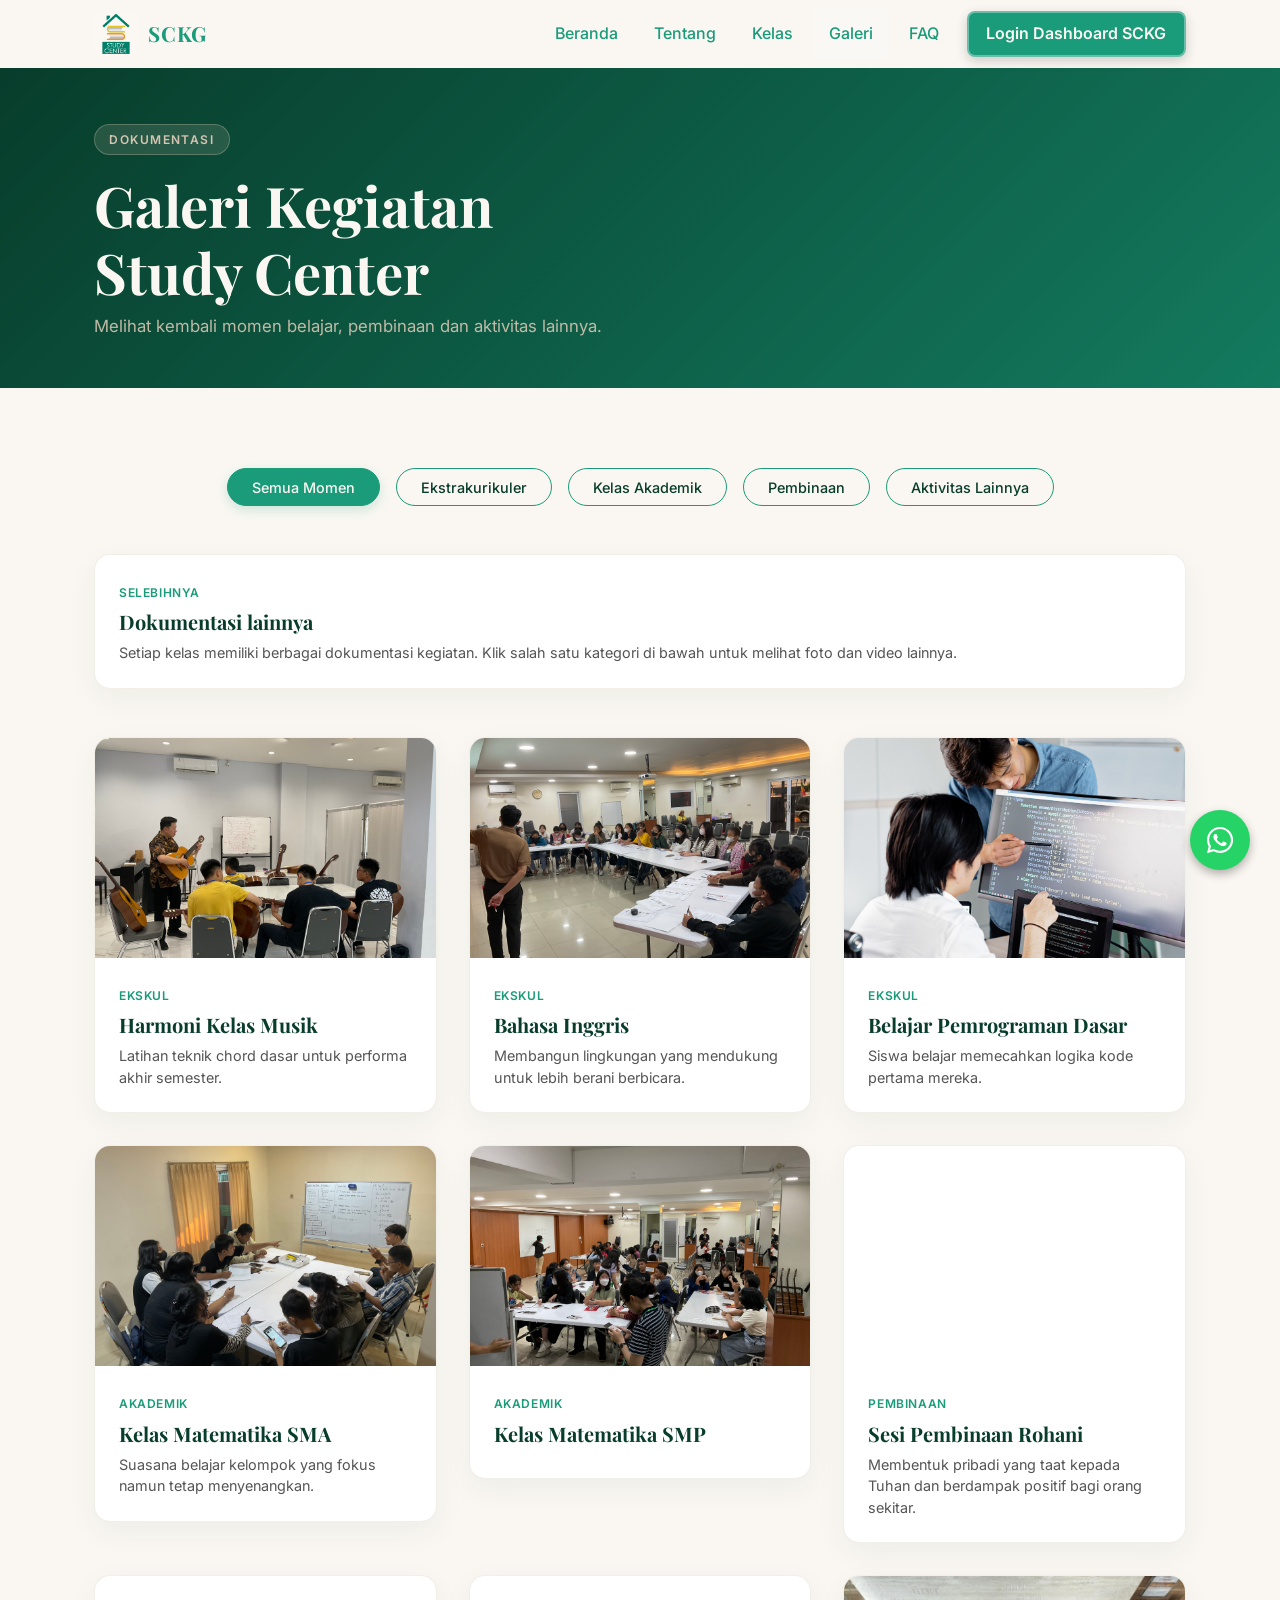
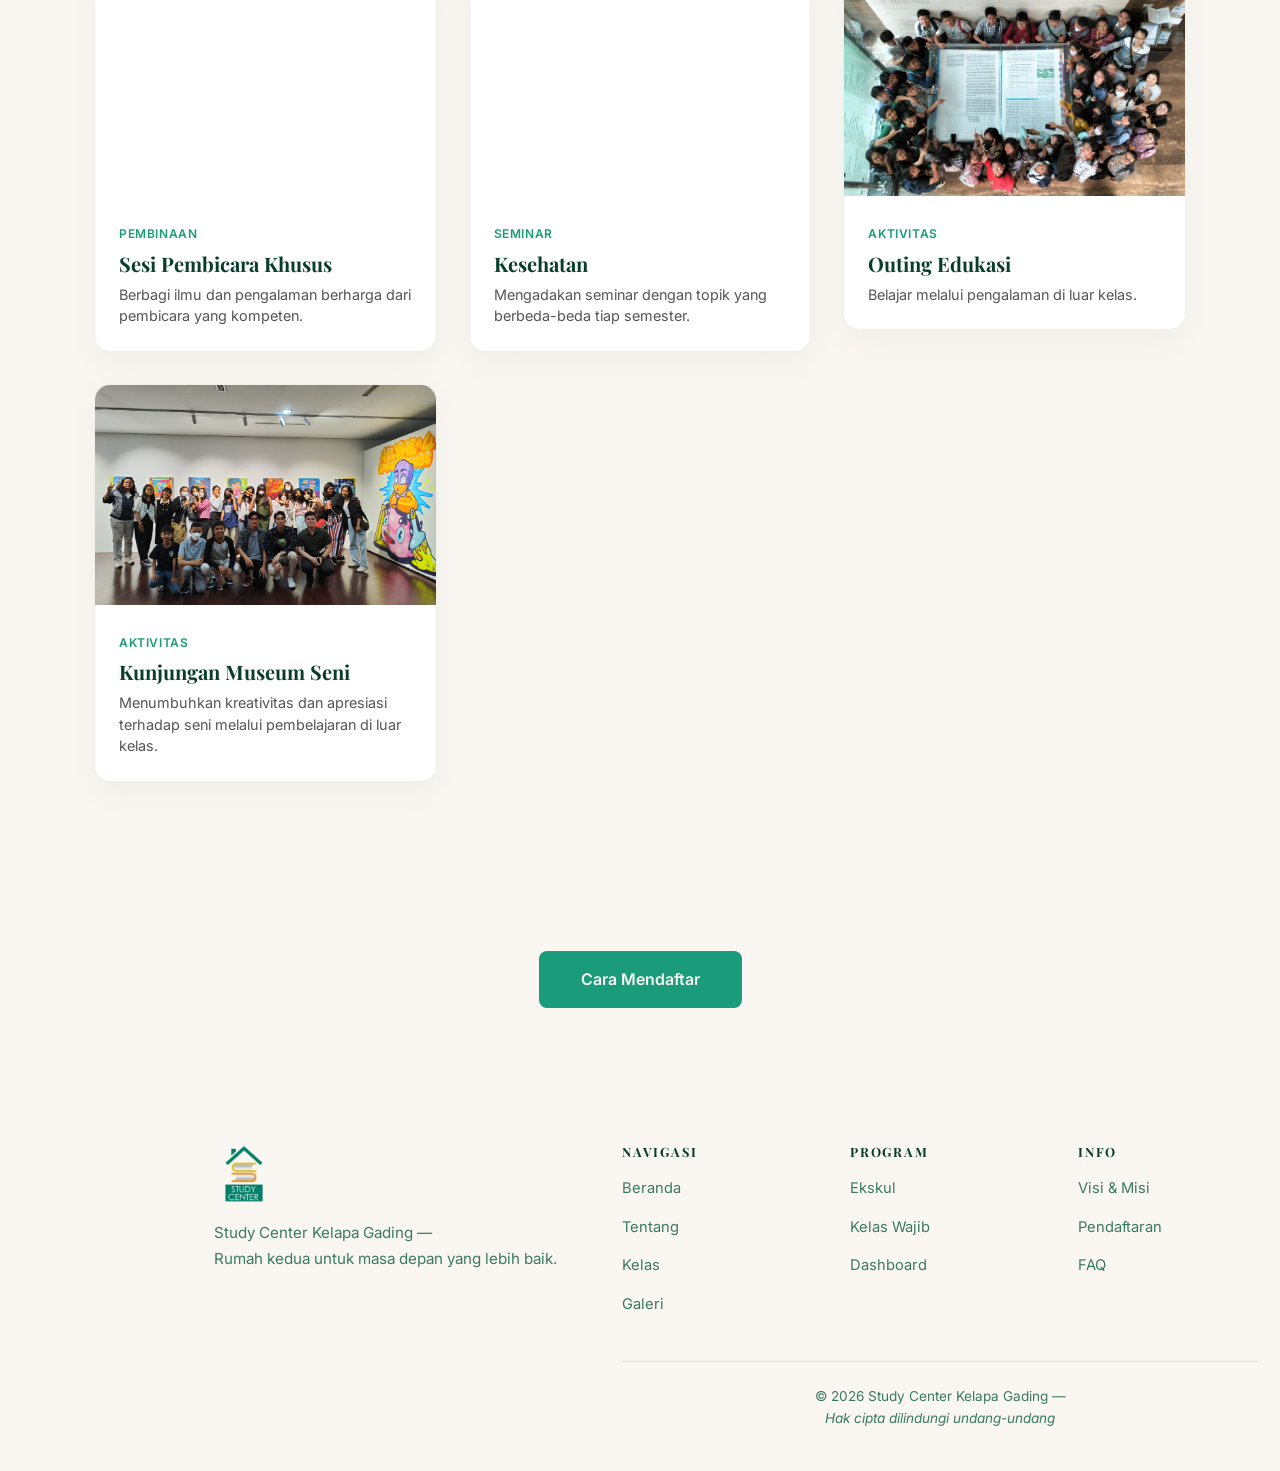
==== commit 5cd25bde: "update website" ====
--- a/gallery.html
+++ b/gallery.html
@@ -9,9 +9,49 @@
 
   <link rel="stylesheet" href="css/style.css">
   <link rel="stylesheet" href="css/gallery.css">
+  <link rel="preconnect" href="https://fonts.googleapis.com">
+  <link rel="preconnect" href="https://fonts.gstatic.com" crossorigin>
+  <link href="https://fonts.googleapis.com/css2?family=Inter:wght@400;500;600;700&family=Playfair+Display:wght@700&display=swap" rel="stylesheet">
+
+
 </head>
  
+    <!-- NAVIGATION -->
+    <nav class="navbar page-navbar" id="navbar">
+    <div class="nav-container">
+
+        <a href="index.html" class="nav-logo">
+        <img src="images/logo-sc.png" alt="SCKG Study Center Logo" class="logo-img" />
+        <span class="logo-text">SCKG</span>
+        </a>
+
+        <button class="hamburger" id="hamburger" aria-label="Buka menu">
+        <span></span>
+        <span></span>
+        <span></span>
+        </button>
+
+        <ul class="nav-links" id="nav-links">
+        <li><a href="index.html" class="nav-link">Beranda</a></li>
+        <li><a href="index.html?page=about" class="nav-link">Tentang</a></li>
+        <li><a href="index.html?page=kelas" class="nav-link">Kelas</a></li>
+        <li><a href="gallery.html" class="nav-link active">Galeri</a></li>
+        <li><a href="index.html?page=faq" class="nav-link">FAQ</a></li>
+
+        <li>
+            <a
+            href="https://sc.kantindigital.com/"
+            class="nav-link btn-nav-login" target="_blank" rel="noopener noreferrer">
+            Login Dashboard SCKG
+            </a>
+        </li>
+        </ul>
+
+    </div>
+    </nav>
+  
 <body>
+
  <!-- ===== GALERI PAGE ===== -->
 <section class="gallery-page">
 
@@ -32,14 +72,27 @@
           <button class="filter-btn" onclick="filterGallery('ekskul', this)">Ekstrakurikuler</button>          
           <button class="filter-btn" onclick="filterGallery('akademik', this)">Kelas Akademik</button>
           <button class="filter-btn" onclick="filterGallery('pembinaan', this)">Pembinaan</button>
+          <button class="filter-btn" onclick="filterGallery('lainnya', this)">Aktivitas Lainnya</button>
         </div>
 
         <div class="gallery-grid">
+
+        <!-- Intro Card -->
+          <div class="pembinaan-intro">
+            <div class="gallery-card">
+              <div class="gallery-info">
+                <span class="gallery-tag">Selebihnya</span>
+                <h4>Dokumentasi lainnya</h4>
+                <p>Setiap kelas memiliki berbagai dokumentasi kegiatan.
+                Klik salah satu kategori di bawah untuk melihat foto dan video lainnya.</p>
+              </div>
+            </div>
+          </div>
 
 <!-- ===== ALL EKSKUL ===== -->         
           <div class="gallery-item ekskul">
-            <div class="gallery-card">
-              <img src="images/kelas-gitar.JPG" alt="Kelas Gitar" class="zoomable-img" onclick="zoomImage(this)">
+            <div class="gallery-card" onclick="openGallery('ekskul','gitar')">
+              <img src="images/kelas-gitar.JPG">
               <div class="gallery-info">
                 <span class="gallery-tag">Ekskul</span>
                 <h4>Harmoni Kelas Musik</h4>
@@ -49,8 +102,8 @@
           </div>
 
           <div class="gallery-item ekskul">
-            <div class="gallery-card">
-              <img src="images/english_intermediate.JPG" alt="Kelas Inggris" class="zoomable-img" onclick="zoomImage(this)">
+            <div class="gallery-card" onclick="openGallery('ekskul','inggris')">
+              <img src="images/english_intermediate.JPG">
               <div class="gallery-info">
                 <span class="gallery-tag">Ekskul</span>
                 <h4>Bahasa Inggris</h4>
@@ -60,8 +113,8 @@
           </div>
 
           <div class="gallery-item ekskul">
-            <div class="gallery-card">
-              <img src="images/coding.jpg" alt="Kelas Coding SCKG" class="zoomable-img" onclick="zoomImage(this)">
+            <div class="gallery-card" onclick="openGallery('ekskul','coding')">
+              <img src="images/coding.jpg">
               <div class="gallery-info">
                 <span class="gallery-tag">Ekskul</span>
                 <h4>Belajar Pemrograman Dasar</h4>
@@ -70,10 +123,10 @@
             </div>
           </div>
 
-<!-- ===== ALL KELAS WAJIB ===== -->
+<!-- ===== ALL AKADEMIK ===== -->
           <div class="gallery-item akademik">
-            <div class="gallery-card">
-              <img src="images/kelas-SMA.JPG" alt="Kelas Matematika SMA" class="zoomable-img" onclick="zoomImage(this)">
+            <div class="gallery-card" onclick="openGallery('akademik','sma')">
+              <img src="images/kelas-SMA.JPG">
               <div class="gallery-info">
                 <span class="gallery-tag">Akademik</span>
                 <h4>Kelas Matematika SMA</h4>
@@ -83,8 +136,8 @@
           </div>
 
           <div class="gallery-item akademik">
-            <div class="gallery-card">
-              <img src="images/mtk.JPG" alt="Kelas Matematika SMA" class="zoomable-img" onclick="zoomImage(this)">
+            <div class="gallery-card" onclick="openGallery('akademik','smp')">
+              <img src="images/mtk.JPG">
               <div class="gallery-info">
                 <span class="gallery-tag">Akademik</span>
                 <h4>Kelas Matematika SMP</h4>
@@ -92,10 +145,12 @@
             </div>
           </div>
 
-<!-- ===== ALL PEMBINAAN =====-->           
+<!-- ===== ALL PEMBINAAN =====-->
           <div class="gallery-item pembinaan">
-            <div class="gallery-card">
-              <img src="images/pembinaan.JPEG" alt="Sesi Pembinaan Rohani" class="zoomable-img" onclick="zoomImage(this)">
+            <div class="gallery-card" onclick="openGallery('pembinaan','kerohanian')">
+              <video class="gallery-video" aria-label="Seminar Tematik" muted autoplay loop playsinline>
+                <source src="images/singing.mp4">
+              </video>
               <div class="gallery-info">
                 <span class="gallery-tag">Pembinaan</span>
                 <h4>Sesi Pembinaan Rohani</h4>
@@ -105,8 +160,10 @@
           </div>
 
           <div class="gallery-item pembinaan">
-            <div class="gallery-card">
-              <img src="images/topik_belajar_jepang.jpeg" alt="Topik Khusus" class="zoomable-img" onclick="zoomImage(this)">
+            <div class="gallery-card" onclick="openGallery('pembinaan','topik')">
+              <video class="gallery-video" aria-label="Seminar Tematik" muted autoplay loop playsinline>
+                <source src="images/public-speaking.mp4">
+              </video>
               <div class="gallery-info">
                 <span class="gallery-tag">Pembinaan</span>
                 <h4>Sesi Pembicara Khusus</h4>
@@ -116,76 +173,64 @@
           </div>
 
           <div class="gallery-item pembinaan">
-            <div class="gallery-card">
-              <video autoplay loop muted playsinline class="gallery-video" onclick="zoomVideo(this, event)">
-                <source src="images/seminar_gigi.mp4" type="video/mp4">
+            <div class="gallery-card" onclick="openGallery('pembinaan','seminar')">
+              <video class="gallery-video" aria-label="Seminar Tematik" muted autoplay loop playsinline>
+                <source src="images/brain-food-101.mp4">
               </video>
               <div class="gallery-info">
                 <span class="gallery-tag">Seminar</span>
-                <h4>Kesehatan Gigi</h4>
+                <h4>Kesehatan</h4>
                 <p>Mengadakan seminar dengan topik yang berbeda-beda tiap semester.</p>
               </div>
             </div>
           </div>
 
-        </div>
-
-        <div class="pembinaan-menu" id="pembinaanMenu">
-
-          <div class="pembinaan-card" onclick="openPembinaan('kerohanian')">
-            <img src="images/pembinaan.JPEG" alt="Pembinaan Kerohanian">
-            <span>Kerohanian</span>
-          </div>
-
-          <div class="pembinaan-card" onclick="openPembinaan('topik')">
-            <img src="images/topik_belajar_jepang.jpeg" alt="Topik Khusus">
-            <span>Topik Khusus</span>
-          </div>
-
-          <div class="pembinaan-card" onclick="openPembinaan('games')">
-            <img src="images/games.jpg" alt="Pembinaan Games">
-            <span>Sesi Games</span>
-          </div>
-
-          <div class="pembinaan-card" onclick="openPembinaan('seminar')">
-            <video aria-label="Seminar Tematik" muted autoplay loop playsinline>
-              <source src="images/seminar_gigi.mp4" type="video/mp4">
-            </video>
-            <span>Seminar</span>
-          </div>
-
-        </div>
-
-      </div>
-    </section>
+<!-- ===== ALL ACTIVITIES =====-->
+          <div class="gallery-item lainnya">
+            <div class="gallery-card" onclick="openGallery('lainnya','outing')">
+              <img src="images/LAI-2024.jpg">
+              <div class="gallery-info">
+                <span class="gallery-tag">Aktivitas</span>
+                <h4>Outing Edukasi</h4>
+                <p>Belajar melalui pengalaman di luar kelas.</p>
+              </div>
+            </div>
+          </div>
+
+          <div class="gallery-item lainnya">
+            <div class="gallery-card" onclick="openGallery('lainnya','outing')">
+              <img src="images/art-museum.jpg">
+              <div class="gallery-info">
+                <span class="gallery-tag">Aktivitas</span>
+                <h4>Kunjungan Museum Seni</h4>
+                <p>Menumbuhkan kreativitas dan apresiasi terhadap seni melalui pembelajaran di luar kelas.</p>
+              </div>
+            </div>
+          </div>
+
+        </div>
 
 <!-- ===== PEMBINAAN MODAL ===== -->    
 
-        <div class="pembinaan-modal" id="pembinaanModal">
-
-          <button class="close-btn" onclick="closePembinaan()">
-            ×
-          </button>
-
-          <button class="nav prev" onclick="changeSlide(-1)">
-            ❮
-          </button>
+        <div class="gallery-modal" id="galleryModal">
+
+          <button class="close-btn" onclick="closeGallery()">×</button>
+
+          <button class="nav prev" onclick="changeSlide(-1)">❮</button>
 
           <div id="slideContainer"></div>
 
-          <button class="nav next" onclick="changeSlide(1)">
-            ❯
-          </button>
-
-        </div>
-
-
-    <section class="section bg-dark">
+          <button class="nav next" onclick="changeSlide(1)">❯</button>
+
+        </div>
+
+        <br>
+    
       <div class="container text-center">
         <div class="cta-box">
           <h2 class="light">Tertarik untuk bergabung?</h2>
           <p class="light" style="opacity: 0.85; margin-bottom: 2rem;">Pendaftaran siswa baru selalu terbuka bagi yang sungguh-sungguh ingin berkembang.</p>
-          <a href="index.html" class="btn btn-primary btn-lg">Cara Mendaftar</a>
+          <a href="index.html?page=about" class="btn btn-primary btn-lg">Cara Mendaftar</a>
         </div>
       </div>
     </section>
@@ -193,6 +238,73 @@
   </section>
    <!-- END GALERI -->
 
+  <!-- FOOTER -->
+  <footer class="footer">
+      <div class="footer-grid">
+
+        <div class="footer-brand">
+          <img src="images/logo-sc.png" alt="SCKG Study Center" class="footer-logo" />
+          <p>Study Center Kelapa Gading — <br> Rumah kedua untuk masa depan yang lebih baik.</p>
+        </div>
+
+        <div class="footer-col">
+        <h4>Navigasi</h4>
+        <ul>
+            <li><a href="index.html">Beranda</a></li>
+            <li><a href="index.html?page=about">Tentang</a></li>
+            <li><a href="index.html?page=kelas">Kelas</a></li>
+            <li><a href="gallery.html">Galeri</a></li>
+        </ul>
+        </div>
+
+        <div class="footer-col">
+        <h4>Program</h4>
+        <ul>
+            <li><a href="index.html?page=kelas">Ekskul</a></li>
+            <li><a href="index.html?page=kelas">Kelas Wajib</a></li>
+            <li>
+            <a href="https://sc.kantindigital.com/"
+                target="_blank"
+                rel="noopener noreferrer">
+                Dashboard
+            </a>
+            </li>
+        </ul>
+        </div>
+
+        <div class="footer-col">
+        <h4>Info</h4>
+        <ul>
+            <li><a href="index.html?page=about">Visi &amp; Misi</a></li>
+            <li><a href="index.html?page=about">Pendaftaran</a></li>
+            <li><a href="index.html?page=faq">FAQ</a></li>
+        </ul>
+        </div>
+
+      <div class="footer-bottom">
+        <p>&copy; 2026 Study Center Kelapa Gading &mdash; <br> 
+          <em>Hak cipta dilindungi undang-undang</em></p> <br>
+      </div>
+
+    </div>  
+  </footer>
+
+
+<!-- Floating WhatsApp Button -->
+  <div class="whatsapp-float" ondblclick="redirectToWhatsApp()">
+    <svg xmlns="http://www.w3.org/2000/svg" viewBox="0 0 448 512" width="30" height="30" fill="#FFFFFF">
+      <path d="M380.9 97.1C339 55.1 283.2 32 223.9 32c-122.4 0-222 99.6-222 222 0 39.1 10.2 77.3 29.6 111L0 480l117.7-30.9c32.4 17.7 68.9 27 106.1 27h.1c122.3 0 224.1-99.6 224.1-222 0-59.3-25.2-115-67.1-157zm-157 341.6c-33.2 0-65.7-8.9-94-25.7l-6.7-4-69.8 18.3L72 359.2l-4.4-7c-18.5-29.4-28.2-63.3-28.2-98.2 0-101.7 82.8-184.5 184.6-184.5 49.3 0 95.6 19.2 130.4 54.1 34.8 34.9 56.2 81.2 56.1 130.5 0 101.8-84.9 184.6-186.6 184.6zm101.2-138.2c-5.5-2.8-32.8-16.2-37.9-18-5.1-1.9-8.8-2.8-12.5 2.8-3.7 5.6-14.3 18-17.6 21.8-3.2 3.7-6.5 4.2-12 1.4-32.6-16.3-54-29.1-75.5-66-5.7-9.8 5.7-9.1 16.3-30.3 1.8-3.7.9-6.9-.5-9.7-1.4-2.8-12.5-30.1-17.1-41.2-4.5-10.8-9.1-9.3-12.5-9.5-3.2-.2-6.9-.2-10.6-.2-3.7 0-9.7 1.4-14.8 6.9-5.1 5.6-19.4 19-19.4 46.3 0 27.3 19.9 53.7 22.6 57.4 2.8 3.7 39.1 59.7 94.8 83.8 35.2 15.2 49 16.5 66.6 13.9 10.7-1.6 32.8-13.4 37.4-26.4 4.6-13 4.6-24.1 3.2-26.4-1.3-2.5-5-3.9-10.5-6.6z"/>
+    </svg>
+  </div>
+
+ <!-- GLOBAL LIGHTBOX CONTAINER -->
+  <div id="imageLightbox" class="lightbox" onclick="closeZoom()">
+    <span class="lightbox-close">&times;</span>
+    <img class="lightbox-content" id="lightboxImg" style="display: none;">
+    <video class="lightbox-video" id="lightboxVid" controls autoplay loop muted style="display: none;"></video>
+  </div> 
+
+
 <script src="js/gallery.js"></script>   
 
 </body>
--- a/css/style.css
+++ b/css/style.css
@@ -158,6 +158,24 @@
 
 .navbar.scrolled .nav-link{
   color: #1A9B7A;
+}
+
+/* Other pages */
+.navbar.page-navbar {
+    background: rgba(250,247,242,0.92);
+    backdrop-filter: blur(10px);
+}
+
+.navbar.page-navbar .logo-text {
+    color: #1A9B7A;
+}
+
+.navbar.page-navbar .nav-link {
+    color: #1A9B7A;
+}
+
+.navbar.page-navbar .hamburger span {
+    background: #1A9B7A;
 }
 
 @media (max-width:767px) {
@@ -383,7 +401,7 @@
     object-position:15% 20%;
 
     transition: transform 0.1s linear;
-    
+
     will-change: transform;
 
 }
@@ -702,14 +720,14 @@
   font-family: 'Playfair Display', serif;
   font-size: 2rem;
   font-weight: 700;
-  color: #1A9B7A;
+  color: #2cb38c;
   margin-bottom: 0.25rem;
 }
 
 .stat-label {
   display: block;
   font-size: 0.8rem;
-  color: rgba(212,197,178,0.7);
+  color: #fff;
   text-transform: uppercase;
   letter-spacing: 0.08em;
 }
@@ -811,6 +829,26 @@
   font-size: 1.05rem;
 }
 
+.cta-image-wrap{
+    max-width:900px;
+    margin:2rem auto 0;
+    border-radius:20px;
+    overflow:hidden;
+    box-shadow:0 10px 30px rgba(0,0,0,.08);
+}
+
+.cta-image{
+    display:block;
+    width:100%;
+    height:400px;
+    object-fit:cover;
+    transition:transform .3s ease;
+}
+
+.cta-image:hover{
+    transform:scale(1.03);
+}
+
 /* Override btn-primary inside .bg-cta for contrast */
 .bg-cta .btn-primary {
   background: #FAF7F2;
@@ -1028,6 +1066,148 @@
   color: #1A9B7A;
   font-weight: 700;
   font-size: 0.8rem;
+}
+
+/* ===== WAJIB CARDS ===== */
+
+.wajib-grid{
+  display:grid;
+  grid-template-columns:repeat(2,1fr);
+  gap:1.5rem;
+}
+
+.wajib-card{
+  background:#fff;
+  border:1.5px solid rgba(26,155,122,0.15);
+  border-radius:14px;
+  padding:2rem;
+  transition:transform .25s, box-shadow .25s;
+}
+
+.wajib-card:hover{
+  transform:translateY(-5px);
+  box-shadow:0 12px 28px rgba(26,155,122,0.13);
+  border-color:rgba(26,155,122,0.35);
+}
+
+.wajib-header{
+  display:flex;
+  align-items:center;
+  gap:1rem;
+  margin-bottom:1.25rem;
+}
+
+.wajib-icon{
+  font-size:2rem;
+  flex-shrink:0;
+}
+
+.wajib-level{
+  display:inline-block;
+  padding:.35rem .8rem;
+  border-radius:999px;
+  background:rgba(26,155,122,.1);
+  color:#1A9B7A;
+  font-size:.8rem;
+  font-weight:600;
+}
+
+.wajib-level-sma{
+  display:inline-block;
+  padding:.35rem .8rem;
+  border-radius:999px;
+  background:rgba(26, 114, 155, 0.1);
+  color:#1a729b;
+  font-size:.8rem;
+  font-weight:600;
+}
+
+.wajib-card h3{
+  color:#083D2B;
+  margin-bottom:.75rem;
+}
+
+.wajib-card p{
+  color:#3A7A60;
+  font-size:.95rem;
+  margin-bottom:1rem;
+}
+
+.topic-tags{
+  display:flex;
+  flex-wrap:wrap;
+  gap:.5rem;
+}
+
+.topic-tags span{
+  padding:.35rem .75rem;
+  border-radius:999px;
+  background:#F4F8F6;
+  color:#3A7A60;
+  font-size:.8rem;
+}
+
+@media (max-width:767px){
+
+  .wajib-grid{
+    grid-template-columns:1fr;
+  }
+
+}
+
+/* ===== SYARAT CARD ===== */
+.syarat-grid{
+  display:flex;
+  justify-content:center;
+}
+
+.syarat-card{
+  width:100%;
+  max-width:700px;
+
+  background:#fff;
+  border:1.5px solid rgba(26,155,122,0.15);
+  border-radius:14px;
+  padding:2rem;
+  transition:transform .25s, box-shadow .25s;
+}
+
+.syarat-card:hover{
+  transform:translateY(-5px);
+  box-shadow:0 12px 28px rgba(26,155,122,0.13);
+  border-color:rgba(26,155,122,0.35);
+}
+
+.syarat-top{
+  display:flex;
+  align-items:center;
+  gap:1rem;
+  margin-bottom:1.25rem;
+}
+
+.syarat-card h3{
+    color:#083D2B;
+    margin-bottom:.75rem;
+}
+
+.syarat-card p{
+    color:#3A7A60;
+    line-height:1.8;
+}
+
+.badge-syarat{
+  display:inline-block;
+  padding:.35rem .8rem;
+  border-radius:999px;
+  background:rgba(26, 114, 155, 0.1);
+  color:#1a729b;
+  font-size:.8rem;
+  font-weight:600;
+}
+
+.syarat-icon{
+  font-size:2rem;
+  flex-shrink:0;
 }
 
 /* ===== LOGIN PAGE ===== */
@@ -1270,13 +1450,19 @@
 
     margin:0 auto;
 
-    display:flex;
-
-    flex-wrap:wrap;
-
-    justify-content:center;
-
-    transform: translateX(-25px);
+    display:grid;
+
+    grid-template-columns: 
+    360px
+    180px
+    180px
+    180px;
+
+    align-items: start;
+
+    column-gap: 3rem;
+
+    row-gap: 2rem;
 
 }
 
@@ -1284,124 +1470,101 @@
 
 .footer-brand{
 
-    width:100%;
+    max-width: 360px;
+
+    text-align:left;
+
+}
+
+.footer-logo{
+
+    width:60px;
+
+    height:60px;
+
+    display:block;
+
+    margin:0 0 1rem;
+
+}
+
+.footer-brand p{
+
+    color:#3A7A60;
+
+    font-size:.95rem;
+
+    line-height:1.7;
+
+}
+
+/* ---------- COLUMNS ---------- */
+
+.footer-col{
+
+    text-align:left;
+
+}
+
+.footer-col h4{
+
+    color:#083D2B;
+
+    font-size:.8rem;
+
+    letter-spacing:.14em;
+
+    text-transform:uppercase;
+
+    margin-bottom:1rem;
+
+}
+
+.footer-col ul{
+
+    list-style:none;
+
+    padding:0;
+
+    margin:0;
+
+}
+
+.footer-col li{
+
+    margin-bottom:.8rem;
+
+}
+
+.footer-col a{
+
+    color:#3A7A60;
+
+    font-size:.92rem;
+
+    text-decoration:none;
+
+    transition:.2s;
+
+}
+
+.footer-col a:hover{
+
+    color:#083D2B;
+
+}
+
+/* ---------- COPYRIGHT ---------- */
+
+.footer-bottom{
+
+    grid-column: 2 / 5;
 
     text-align:center;
 
-    margin-bottom:2.5rem;
-
-}
-
-.footer-logo{
-
-    width:60px;
-    height:60px;
-
-    display:block;
-
-    margin:0 auto 1rem;
-
-}
-
-.footer-brand p{
-
-    color:#3A7A60;
-
-    font-size:.95rem;
-
-    line-height:1.7;
-
-}
-
-/* ---------- COLUMNS ---------- */
-
-.footer-col{
-
-    width:180px;
-
-    text-align:left;
-
-    transform: translateX(60px);
-
-}
-
-.footer-col:nth-child(2){
-
-    grid-area:nav;
-
-}
-
-.footer-col:nth-child(3){
-
-    grid-area:program;
-
-}
-
-.footer-col:nth-child(4){
-
-    grid-area:info;
-
-}
-
-.footer-col h4{
-
-    color:#083D2B;
-
-    font-size:.8rem;
-
-    letter-spacing:.14em;
-
-    text-transform:uppercase;
-
-    margin-bottom:1rem;
-
-}
-
-.footer-col ul{
-
-    list-style:none;
-
-    padding:0;
-
-    margin:0;
-
-}
-
-.footer-col li{
-
-    margin-bottom:.8rem;
-
-}
-
-.footer-col a{
-
-    color:#3A7A60;
-
-    font-size:.92rem;
-
-    text-decoration:none;
-
-    transition:.2s;
-
-}
-
-.footer-col a:hover{
-
-    color:#083D2B;
-
-}
-
-/* ---------- COPYRIGHT ---------- */
-
-.footer-bottom{
-
-    grid-area:bottom;
-
-    text-align:center;
-
     border-top:1px solid rgba(8,61,43,.12);
 
-    padding:1.5rem 0;
+    padding-top: 1.5rem;
 
 }
 
@@ -1421,43 +1584,66 @@
 
 .footer-grid{
 
-    width: 100%;
+    width:100%;
+
+    max-width:450px;
+
+    margin:0 auto;
+
+    display:grid !important;
+
+    grid-template-columns:
+        repeat(3,minmax(0,1fr)) !important;
+
+    column-gap:1rem;
+
+    row-gap:2rem;
+
+}
+
+/* Brand */
+.footer-brand{
+
+    grid-column:1 / -1;
+
+    text-align:center;
+
+    max-width:100%;
+
+}
+
+.footer-logo{
+
+    margin:0 auto 1rem;
+
+}
+
+.footer-brand p{
 
     max-width:380px;
 
-    justify-content:center;
-
-    row-gap:2rem;
-
-}
-
-.footer-brand{
-
-    width:100%;
-
-    margin-bottom:2rem;
-
-}
-
-.footer-brand p{
-
-    max-width:260px;
-
-    margin:auto;
+    margin:0 auto;
+
+    text-align:center;
 
     line-height:1.6;
 
 }
 
+/* Navigation columns */
 .footer-col{
 
-  flex:1;
-
-  width:95px;
-
-  text-align: left;
-
-  transform: translateX(15px);
+    text-align:center;
+
+}
+
+.footer-col ul{
+
+    padding:0;
+
+    margin:0;
+
+    list-style:none;
 
 }
 
@@ -1473,11 +1659,200 @@
 
 }
 
+/* Copyright */
 .footer-bottom{
 
-    width:100%;
-
-}
+    grid-column:1 / -1;
+
+    text-align:center;
+
+    margin-top:1rem;
+
+    border-top:1px solid rgba(8,61,43,.12);
+
+    padding-top:1rem;
+
+}
+
+}
+
+/* =========================================
+   STUDY CENTER LOCATIONS
+========================================= */
+
+.locations-section {
+  padding: 5rem 8%;
+  background: #FAF7F2;
+}
+
+
+.locations-section .section-header {
+  text-align: center;
+  max-width: 700px;
+  margin: auto;
+}
+
+
+.locations-section h2 {
+  font-size: 2rem;
+  color: #1A9B7A;
+  margin-bottom: 1rem;
+}
+
+
+.locations-section p {
+  color: #555;
+  line-height: 1.7;
+}
+
+
+.locations-grid {
+  margin-top: 3rem;
+  display: grid;
+  grid-template-columns: repeat(2, 1fr);
+  gap: 2rem;
+}
+
+
+.location-card {
+  background: white;
+  border-radius: 20px;
+  padding: 1.5rem;
+  box-shadow: 0 10px 25px rgba(0,0,0,.08);
+  transition: .3s;
+}
+
+
+.location-card:hover {
+  transform: translateY(-6px);
+}
+
+
+.location-top {
+  display:flex;
+  justify-content: space-between;
+  align-items:center;
+  gap: 1rem;
+}
+
+
+.location-top h3 {
+  font-size: 1.4rem;
+}
+
+
+.status {
+  font-size: .85rem;
+  padding: .35rem .8rem;
+  border-radius: 50px;
+  font-weight: 600;
+}
+
+
+.active {
+  background: #D8F4EC;
+  color: #1A9B7A;
+}
+
+
+.updating {
+  background:#FFF2CC;
+  color:#B7791F;
+}
+
+
+.address {
+  margin: 1rem 0;
+}
+
+
+.map-container {
+  height: 220px;
+  overflow:hidden;
+  border-radius: 15px;
+  background:#eee;
+}
+
+
+.map-container iframe {
+  width:100%;
+  height:100%;
+  border:none;
+}
+
+
+.pending-map {
+  display:flex;
+  justify-content:center;
+  align-items:center;
+  color:#666;
+}
+
+
+.location-btn {
+  margin-top:1rem;
+  display:block;
+  text-align:center;
+  text-decoration:none;
+  background:#1A9B7A;
+  color:white;
+  padding:.9rem;
+  border-radius:12px;
+  font-weight:600;
+  transition:.3s;
+}
+
+
+.location-btn:hover {
+  background:#12725A;
+}
+
+
+.location-btn.disabled {
+  background:#999;
+  pointer-events:none;
+}
+
+
+.main-branch {
+  border: 2px solid #1A9B7A;
+}
+
+
+.main-label {
+  display:inline-block;
+  background:#1A9B7A;
+  color:white;
+  padding:.3rem .8rem;
+  border-radius:50px;
+  font-size:.75rem;
+  margin-bottom:1rem;
+}
+
+
+/* MOBILE */
+
+@media(max-width:768px){
+
+  .locations-section {
+    padding: 4rem 1rem;
+  }
+
+
+  .locations-grid {
+    grid-template-columns:1fr;
+  }
+
+
+  .location-top {
+    flex-direction:column;
+    align-items:flex-start;
+  }
+
+
+  .map-container {
+    height:180px;
+  }
 
 }
 
--- a/css/gallery.css
+++ b/css/gallery.css
@@ -1,6 +1,194 @@
 /* ===== GALLERY PAGE STYLES ===== */
 
-/* Filter Buttons */
+/* ===== NAVBAR ===== */
+.navbar {
+  position: fixed;
+  top: 0;
+  left: 0;
+  width: 100%;
+  background: transparent;
+  box-shadow: none;
+  z-index: 1000;
+  transition: all 0.3s ease;
+}
+
+.navbar.scrolled .logo-text {
+  color: #1A9B7A;
+}
+
+.navbar.scrolled {
+  background: rgba(250, 247, 242, 0.92);
+  backdrop-filter: blur(10px);
+}
+
+.nav-container {
+  display: flex;
+  align-items: center;
+  justify-content: space-between;
+  max-width: 1140px;
+  margin: 0 auto;
+  padding: 0 1.5rem;
+  height: 68px;
+}
+
+.nav-logo {
+  display: flex;
+  align-items: center;
+  gap: 10px;
+  cursor: pointer;
+}
+
+.logo-img {
+  width: 44px;
+  height: 44px;
+  object-fit: contain;
+  border-radius: 6px;
+  background: rgba(255,255,255,0.06);
+}
+
+.logo-text {
+  font-family: 'Playfair Display', serif;
+  font-size: 1.3rem;
+  font-weight: 700;
+  color: rgba(250, 247, 242, 0.92);
+  letter-spacing: 0.04em;
+}
+
+.nav-links {
+  display: flex;
+  align-items: center;
+  gap: 0.25rem;
+  list-style: none;
+}
+
+.nav-link {
+  padding: 0.85rem 1rem;
+  color: #FAF7F2;
+  display: block;
+  text-align: left;
+  border-radius: 8px;
+  transition: color 0.2s, background 0.2s;
+  font-size: 1rem;
+  cursor: pointer;
+  white-space: nowrap;
+}
+
+.navbar.scrolled .nav-link{
+  color: #1A9B7A;
+}
+
+/* Other pages */
+.navbar.page-navbar {
+    background: rgba(250,247,242,0.92);
+    backdrop-filter: blur(10px);
+}
+
+.navbar.page-navbar .logo-text {
+    color: #1A9B7A;
+}
+
+.navbar.page-navbar .nav-link {
+    color: #1A9B7A;
+}
+
+.navbar.page-navbar .hamburger span {
+    background: #1A9B7A;
+}
+
+@media (max-width:767px) {
+
+    .navbar.scrolled .nav-link {
+        color: #FAF7F2;
+    }
+
+}
+
+.nav-link:hover,
+.nav-link.active {
+  color: #FAF7F2;
+  background: rgba(255,255,255,0.12);
+}
+
+.btn-nav-login {
+  background: #1A9B7A;
+  color: #FAF7F2 !important;
+  border: 2px solid rgba(255,255,255,0.35);
+  font-weight: 600;
+  padding: 0.5rem 1.1rem;
+  border-radius: 8px;
+  margin-left: 0.5rem;
+  box-shadow: 0 4px 12px rgba(0,0,0,0.18);
+  transition: all 0.25s ease;
+}
+
+.btn-nav-login:hover {
+  background: #17876A;
+  transform: translateY(-1px);
+  color: #FAF7F2 !important;
+}
+
+/* Hamburger */
+.hamburger {
+  display: none;
+  flex-direction: column;
+  gap: 5px;
+  background: none;
+  border: none;
+  cursor: pointer;
+  padding: 4px;
+}
+
+.hamburger span {
+  display: block;
+  width: 24px;
+  height: 2px;
+  background: #FAF7F2;
+  border-radius: 2px;
+  transition: all 0.3s;
+}
+
+.navbar.scrolled .hamburger span {
+  background: #1A9B7A;
+  backdrop-filter: blur(10px);
+}
+
+@media (max-width:768px){
+
+  .hamburger{
+    display:flex; 
+  }
+
+  .nav-links{
+    position:fixed;
+    top:68px;
+    left:0;
+    right:0;
+    background:#1A9B7A;
+    flex-direction:column;
+    align-items:stretch;
+    padding:0.75rem 1rem 1rem;
+    gap:0.2rem;
+    transform:translateY(-110%);
+    opacity:0;
+    pointer-events:none;
+    transition:transform .3s ease, opacity .3s ease;
+    box-shadow:0 8px 28px rgba(0,0,0,.28);
+    z-index:999;
+  }
+
+  .nav-links.open{
+    transform:translateY(0);
+    opacity:1;
+    pointer-events:all;
+  }
+
+    .navbar.page-navbar .nav-link{
+    color:#FAF7F2;
+  }
+
+}
+
+/* ===== Filter Buttons ===== */
 .gallery-filters {
   display: flex;
   justify-content: center;
@@ -118,15 +306,25 @@
   transform: scale(1.04);
 }
 
+.gallery-modal{
+    display:none;
+
+    position:fixed;
+    inset:0;
+
+    background:rgba(0,0,0,.85);
+
+    justify-content:center;
+    align-items:center;
+
+    z-index:9999;
+}
+
+.gallery-modal.show{
+    display:flex;
+}
+
 /* Filter Hide/Show Animation Helper */
-.gallery-item {
-  transition: opacity 0.3s ease, transform 0.3s ease;
-}
-
-.gallery-item.hide {
-  display: none;
-}
-
 .zoomable-img { 
   cursor: zoom-in; transition: transform 0.2s ease; 
 }
@@ -226,6 +424,11 @@
   text-shadow: 0 2px 8px black;
 }
 
+.pembinaan-intro{
+    grid-column: 1 / -1;
+    margin-bottom: 1rem;
+}
+
 .pembinaan-modal {
   position: fixed;
   inset: 0;
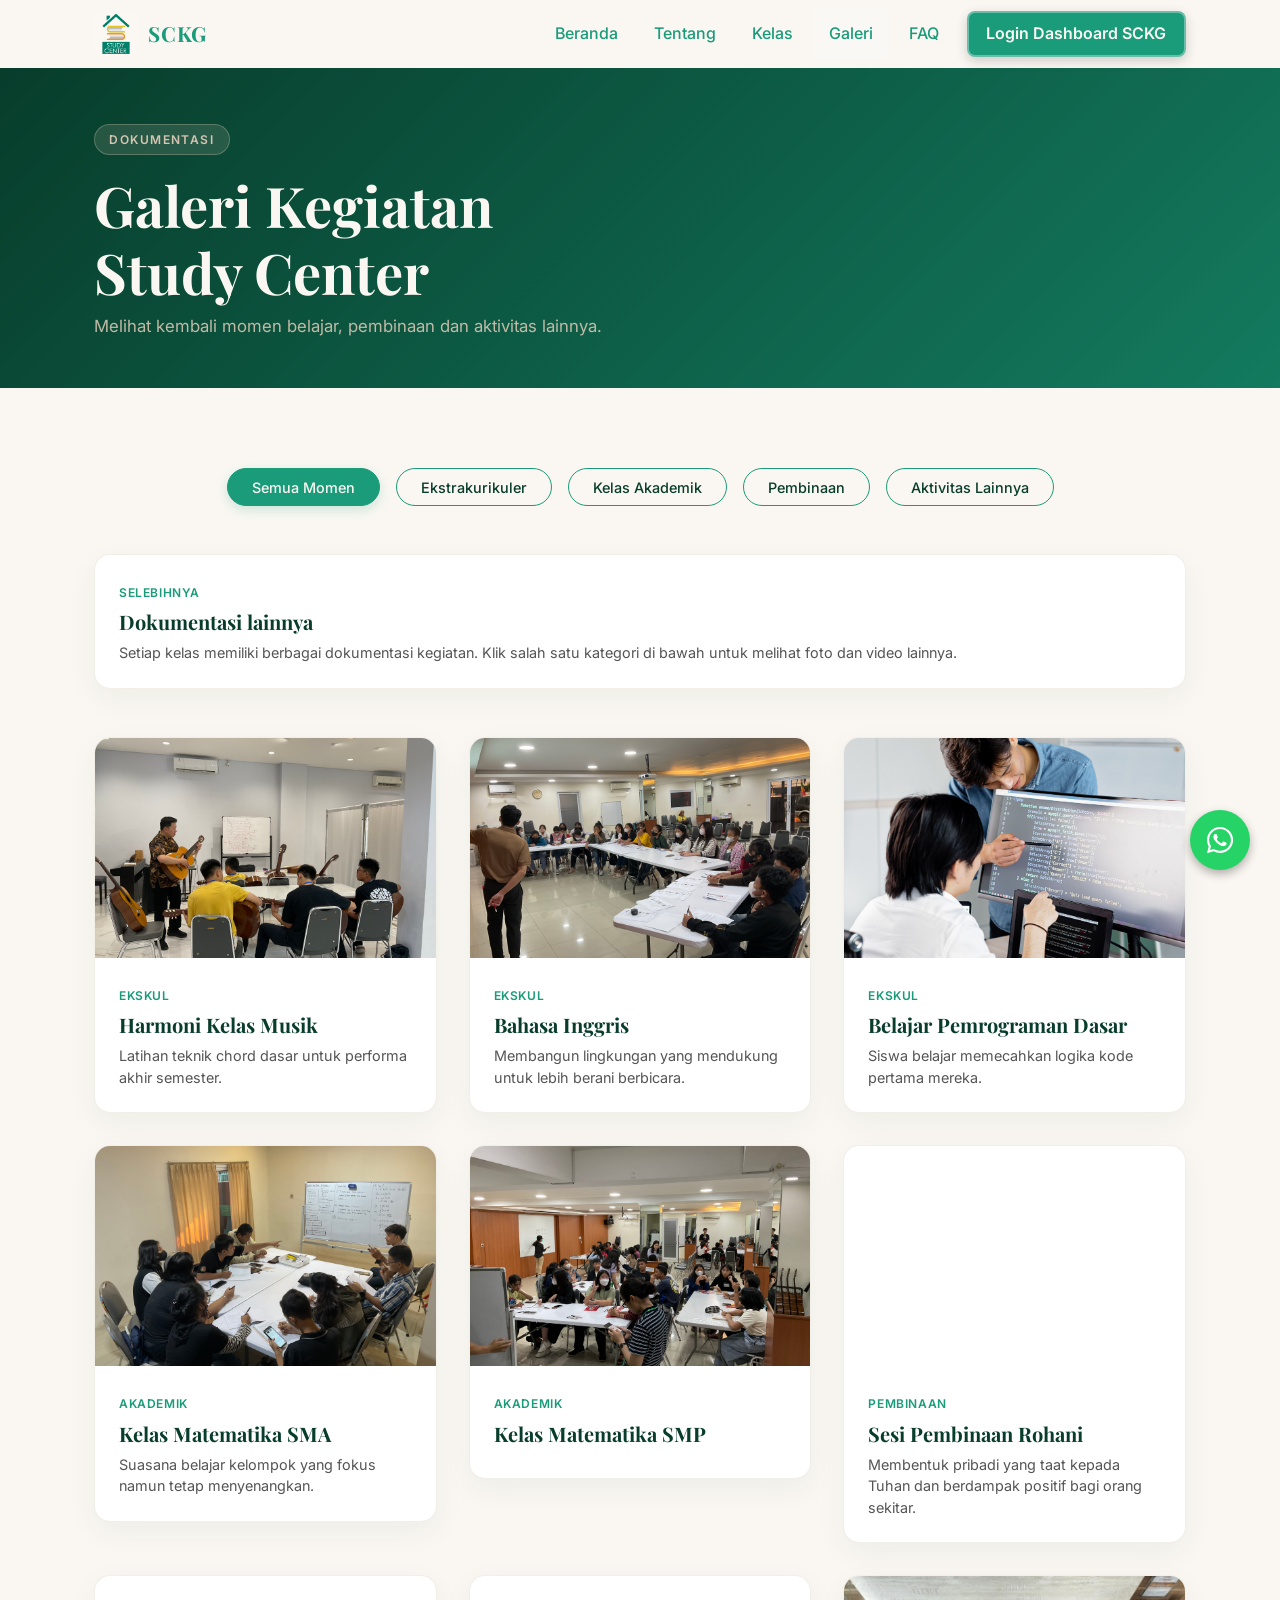
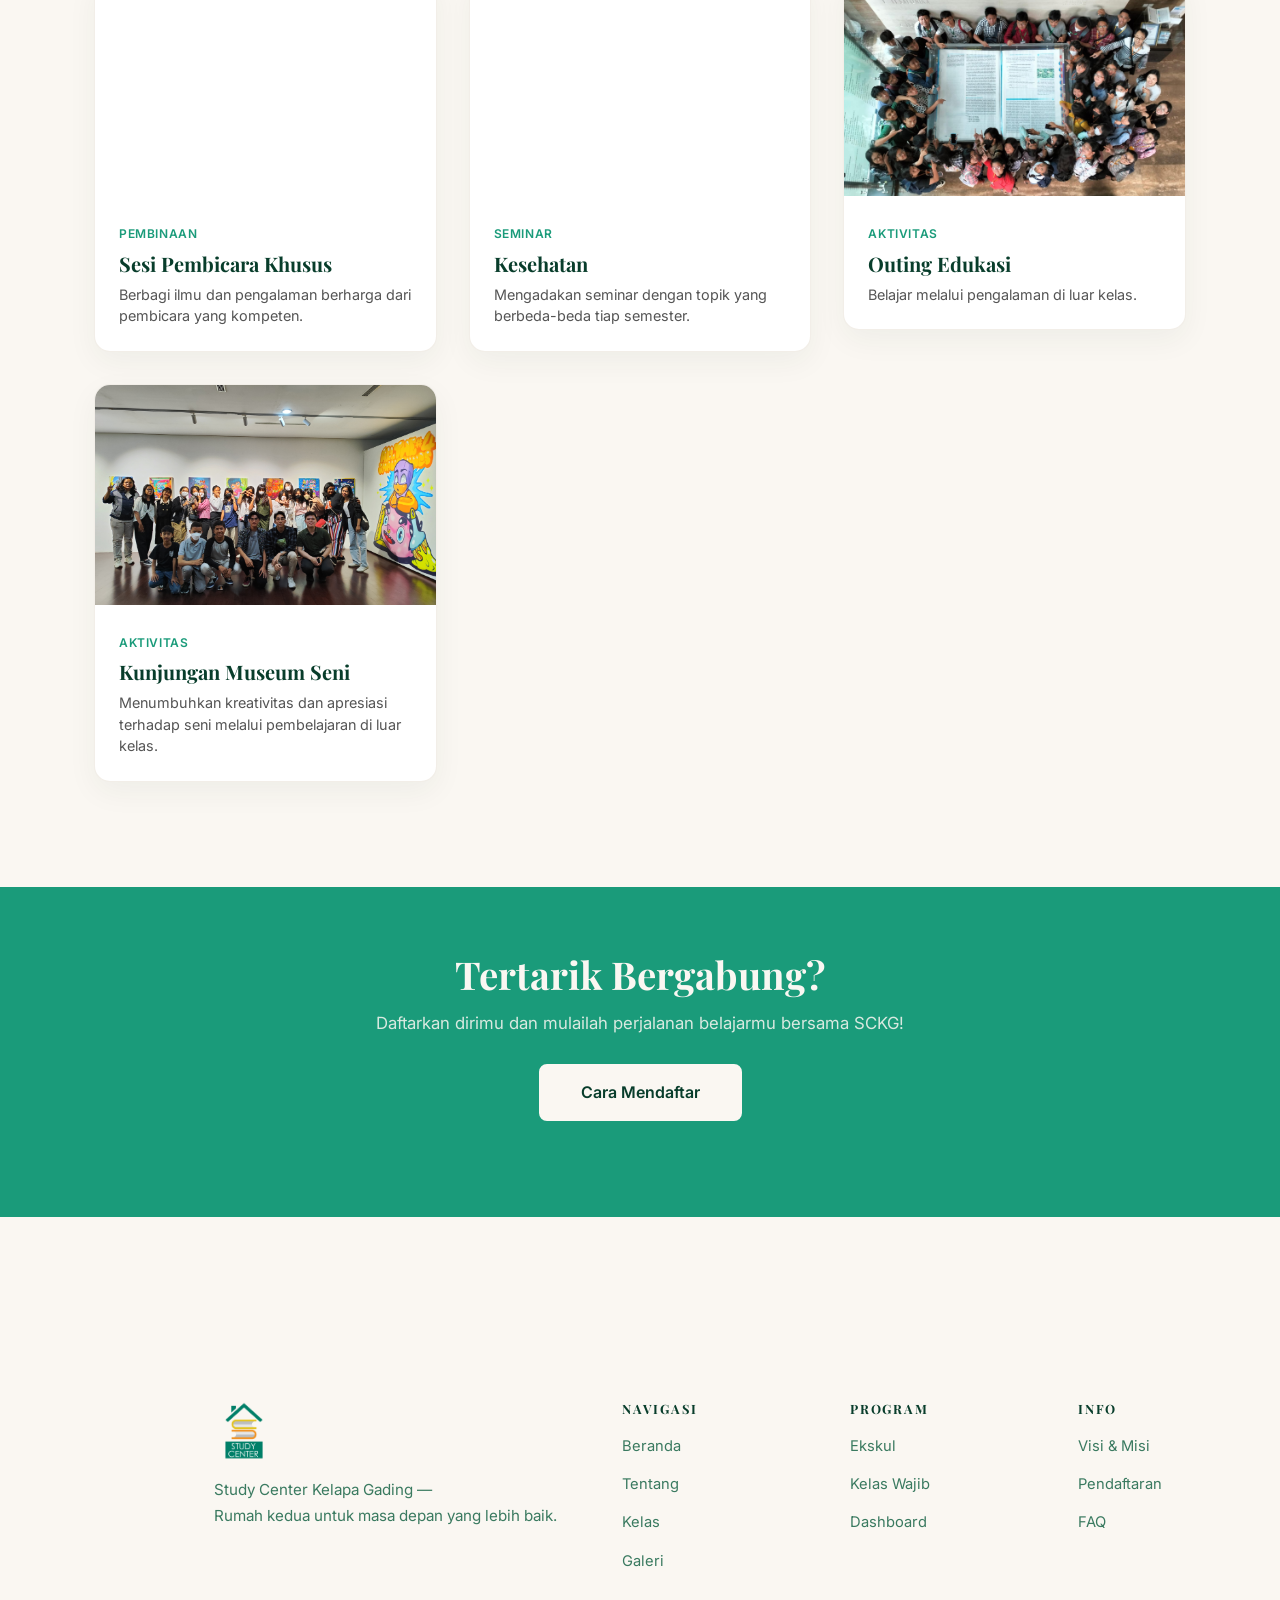
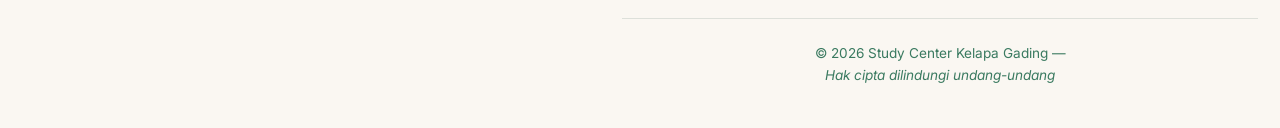
==== commit 99eeedf3: "update" ====
--- a/gallery.html
+++ b/gallery.html
@@ -198,7 +198,7 @@
           </div>
 
           <div class="gallery-item lainnya">
-            <div class="gallery-card" onclick="openGallery('lainnya','outing')">
+            <div class="gallery-card" onclick="openGallery('lainnya','aktivitas')">
               <img src="images/art-museum.jpg">
               <div class="gallery-info">
                 <span class="gallery-tag">Aktivitas</span>
@@ -214,8 +214,6 @@
 
         <div class="gallery-modal" id="galleryModal">
 
-          <button class="close-btn" onclick="closeGallery()">×</button>
-
           <button class="nav prev" onclick="changeSlide(-1)">❮</button>
 
           <div id="slideContainer"></div>
@@ -225,15 +223,27 @@
         </div>
 
         <br>
-    
-      <div class="container text-center">
-        <div class="cta-box">
-          <h2 class="light">Tertarik untuk bergabung?</h2>
-          <p class="light" style="opacity: 0.85; margin-bottom: 2rem;">Pendaftaran siswa baru selalu terbuka bagi yang sungguh-sungguh ingin berkembang.</p>
-          <a href="index.html?page=about" class="btn btn-primary btn-lg">Cara Mendaftar</a>
-        </div>
-      </div>
+  
     </section>
+
+          <section class="section bg-cta">
+
+        <div class="container">
+
+          <div class="cta-box">
+            <h2>Tertarik Bergabung?</h2>
+            <p>
+              Daftarkan dirimu dan mulailah perjalanan belajarmu bersama SCKG!
+            </p>
+
+            <a href="index.html#pendaftaran" class="btn btn-primary btn-lg">
+              Cara Mendaftar
+            </a>
+          </div>
+
+        </div>
+
+        </section>
 
   </section>
    <!-- END GALERI -->
--- a/css/style.css
+++ b/css/style.css
@@ -561,8 +561,8 @@
     width: 100%;
     height: 115%;
     object-fit: cover;
-    object-position: 52% 20%;
-    will-change: transform;
+    object-position: center -95px;
+    transform: translateY(-100px);
   }
 
   .hero-actions {
@@ -619,6 +619,125 @@
 .page-hero-content p {
   color: rgba(212, 197, 178, 0.9);
   font-size: 1.05rem;
+}
+
+/* ===== SCKG INTRO ===== */
+
+.sckg-intro-section {
+  padding: 5rem 8%;
+  background: #1A9B7A;
+}
+
+.sckg-intro-section .section-title {
+  color: #ffffff;
+}
+
+.sckg-intro-section .section-tag {
+  display:inline-block;
+  padding:0.35rem 1rem;
+
+  color:rgb(255, 228, 108);
+
+  background:rgba(255, 229, 83, 0.15);
+
+  border:1px solid rgb(255, 228, 108);
+
+  border-radius:50px;
+
+  font-weight:700;
+}
+
+.sckg-intro-section .section-desc {
+  color:#E8F5F0;
+  max-width:650px;
+  margin:auto;
+}
+
+.sckg-intro-container {
+  max-width: 1200px;
+  margin: auto;
+}
+
+
+.sckg-intro-section .section-header {
+  text-align:center;
+  max-width:700px;
+  margin:auto;
+}
+
+
+.sckg-intro-card {
+
+  max-width:900px;
+  margin:3rem auto 0;
+
+  background:white;
+  border-radius:20px;
+
+  overflow:hidden;
+
+  box-shadow:0 10px 25px rgba(0,0,0,.08);
+
+}
+
+.sckg-intro-content {
+
+  padding:3rem;
+
+  display:flex;
+  flex-direction:column;
+  justify-content:center;
+
+}
+
+
+.sckg-intro-content h3 {
+
+  color:#1A9B7A;
+
+  font-size:1.3rem;
+
+  margin-bottom:1rem;
+
+}
+
+
+.sckg-intro-content p {
+
+  color:#3A7A60;
+
+  line-height:1.7;
+
+  margin-bottom:1rem;
+
+}
+
+
+
+/* Mobile */
+
+@media(max-width:768px){
+
+  .sckg-intro-card{
+
+    grid-template-columns:1fr;
+
+  }
+
+
+  .sckg-intro-image{
+
+    min-height:250px;
+
+  }
+
+
+  .sckg-intro-content{
+
+    padding:2rem;
+
+  }
+
 }
 
 /* ===== THREE PILLARS ===== */
@@ -740,15 +859,42 @@
 }
 
 .kelas-card {
-  padding: 2.5rem;
-  border-radius: 14px;
-  background: #fff;
-  border: 1.5px solid rgba(26,155,122,0.15);
-  transition: transform 0.25s, box-shadow 0.25s;
+  border-radius:18px;
+  background:#fff;
+  border:1.5px solid rgba(26,155,122,0.15);
+  overflow:hidden;
+  transition:transform 0.25s, box-shadow 0.25s;
+}
+
+.kelas-slider {
+  height:220px;
+  overflow:hidden;
+}
+
+.kelas-slider img {
+  width:100%;
+  height:100%;
+  object-fit:cover;
+  display:block;
+  position:absolute;
+  opacity:0;
+  transition:opacity .8s ease;
+}
+
+.kelas-slider {
+  position:relative;
+}
+
+.kelas-slider img.active {
+  opacity:1;
+}
+
+.kelas-content {
+  padding:2rem 2.5rem 2.5rem;
 }
 
 .kelas-card:hover {
-  transform: translateY(-4px);
+  transform:scale(1.05);
   box-shadow: 0 12px 30px rgba(26,155,122,0.12);
   border-color: rgba(26,155,122,0.35);
 }
@@ -805,6 +951,18 @@
   margin-bottom: 1.25rem;
 }
 
+@media(max-width:768px){
+
+  .kelas-slider {
+    height:200px;
+  }
+
+  .kelas-content {
+    padding:1.8rem;
+  }
+
+}
+
 /* GALERI PREVIEW (HOME) */
 .galeri-desc {
   color: #ffffff; 
@@ -1338,6 +1496,49 @@
   font-weight: 600;
   text-decoration: underline;
   text-underline-offset: 2px;
+}
+
+.bg-cta {
+  background:#1A9B7A;
+  padding:4rem 8% 6rem;
+}
+
+.cta-image-wrap {
+  max-width:820px;
+  margin:3rem auto -3rem;
+  position:relative;
+  z-index:2;
+}
+
+.cta-image {
+  width:100%;
+  height:360px;
+  object-fit:cover;
+  display:block;
+  border-radius:24px;
+  box-shadow:0 15px 35px rgba(0,0,0,.15);
+}
+
+@media(max-width:767px){
+
+  .bg-cta {
+    padding:3rem 6% 4rem;
+  }
+
+  .cta-image-wrap {
+    width:90%;
+    margin:2rem auto -2rem;
+  }
+
+  .cta-image {
+    height:260px;
+    border-radius:18px;
+  }
+
+  footer {
+    padding-top:4rem;
+  }
+
 }
 
 /* ===== FAQ ===== */
@@ -1440,9 +1641,12 @@
    FOOTER
 ================================================== */
 
+footer {
+  padding-top: 8rem;
+  background:#FAF7F2;
+} 
+
 .footer-grid{
-
-    background:#FAF7F2;
 
     padding:3.5rem 1.5rem 0;
 
@@ -1685,26 +1889,22 @@
   background: #FAF7F2;
 }
 
-
 .locations-section .section-header {
   text-align: center;
   max-width: 700px;
   margin: auto;
 }
 
-
 .locations-section h2 {
   font-size: 2rem;
   color: #1A9B7A;
   margin-bottom: 1rem;
 }
 
-
 .locations-section p {
   color: #555;
   line-height: 1.7;
 }
-
 
 .locations-grid {
   margin-top: 3rem;
@@ -1713,20 +1913,24 @@
   gap: 2rem;
 }
 
-
 .location-card {
   background: white;
   border-radius: 20px;
+  border: 1.5px solid rgba(8,61,43,.15);
   padding: 1.5rem;
   box-shadow: 0 10px 25px rgba(0,0,0,.08);
   transition: .3s;
 }
 
+/* Highlight SCKG */
+.main-location {
+  border: 2px solid #1A9B7A;
+  box-shadow: 0 10px 30px rgba(26,155,122,.15);
+}
 
 .location-card:hover {
   transform: translateY(-6px);
 }
-
 
 .location-top {
   display:flex;
@@ -1735,11 +1939,9 @@
   gap: 1rem;
 }
 
-
 .location-top h3 {
   font-size: 1.4rem;
 }
-
 
 .status {
   font-size: .85rem;
@@ -1748,23 +1950,36 @@
   font-weight: 600;
 }
 
-
 .active {
   background: #D8F4EC;
   color: #1A9B7A;
-}
-
+  animation: statusGlow 2.5s infinite;
+}
+
+@keyframes statusGlow {
+
+  0% {
+    box-shadow: 0 0 0 rgba(26,155,122,0);
+  }
+
+  50% {
+    box-shadow: 0 0 12px rgba(26,155,122,.45);
+  }
+
+  100% {
+    box-shadow: 0 0 0 rgba(26,155,122,0);
+  }
+
+}
 
 .updating {
   background:#FFF2CC;
   color:#B7791F;
 }
 
-
 .address {
   margin: 1rem 0;
 }
-
 
 .map-container {
   height: 220px;
@@ -1773,13 +1988,11 @@
   background:#eee;
 }
 
-
 .map-container iframe {
   width:100%;
   height:100%;
   border:none;
 }
-
 
 .pending-map {
   display:flex;
@@ -1787,7 +2000,6 @@
   align-items:center;
   color:#666;
 }
-
 
 .location-btn {
   margin-top:1rem;
@@ -1802,22 +2014,14 @@
   transition:.3s;
 }
 
-
 .location-btn:hover {
   background:#12725A;
 }
-
 
 .location-btn.disabled {
   background:#999;
   pointer-events:none;
 }
-
-
-.main-branch {
-  border: 2px solid #1A9B7A;
-}
-
 
 .main-label {
   display:inline-block;
@@ -1829,7 +2033,6 @@
   margin-bottom:1rem;
 }
 
-
 /* MOBILE */
 
 @media(max-width:768px){
@@ -1838,17 +2041,14 @@
     padding: 4rem 1rem;
   }
 
-
   .locations-grid {
     grid-template-columns:1fr;
   }
-
 
   .location-top {
     flex-direction:column;
     align-items:flex-start;
   }
-
 
   .map-container {
     height:180px;
--- a/css/gallery.css
+++ b/css/gallery.css
@@ -238,6 +238,7 @@
   width: 100%;
   height: 220px;
   object-fit: cover;
+  inset: 0;
   transition: transform 0.5s ease;
 }
 
@@ -247,6 +248,7 @@
   object-fit: cover;
   display: block;
   cursor: zoom-in; 
+  inset: 0;
   transition: transform 0.3s ease;
 }
 
